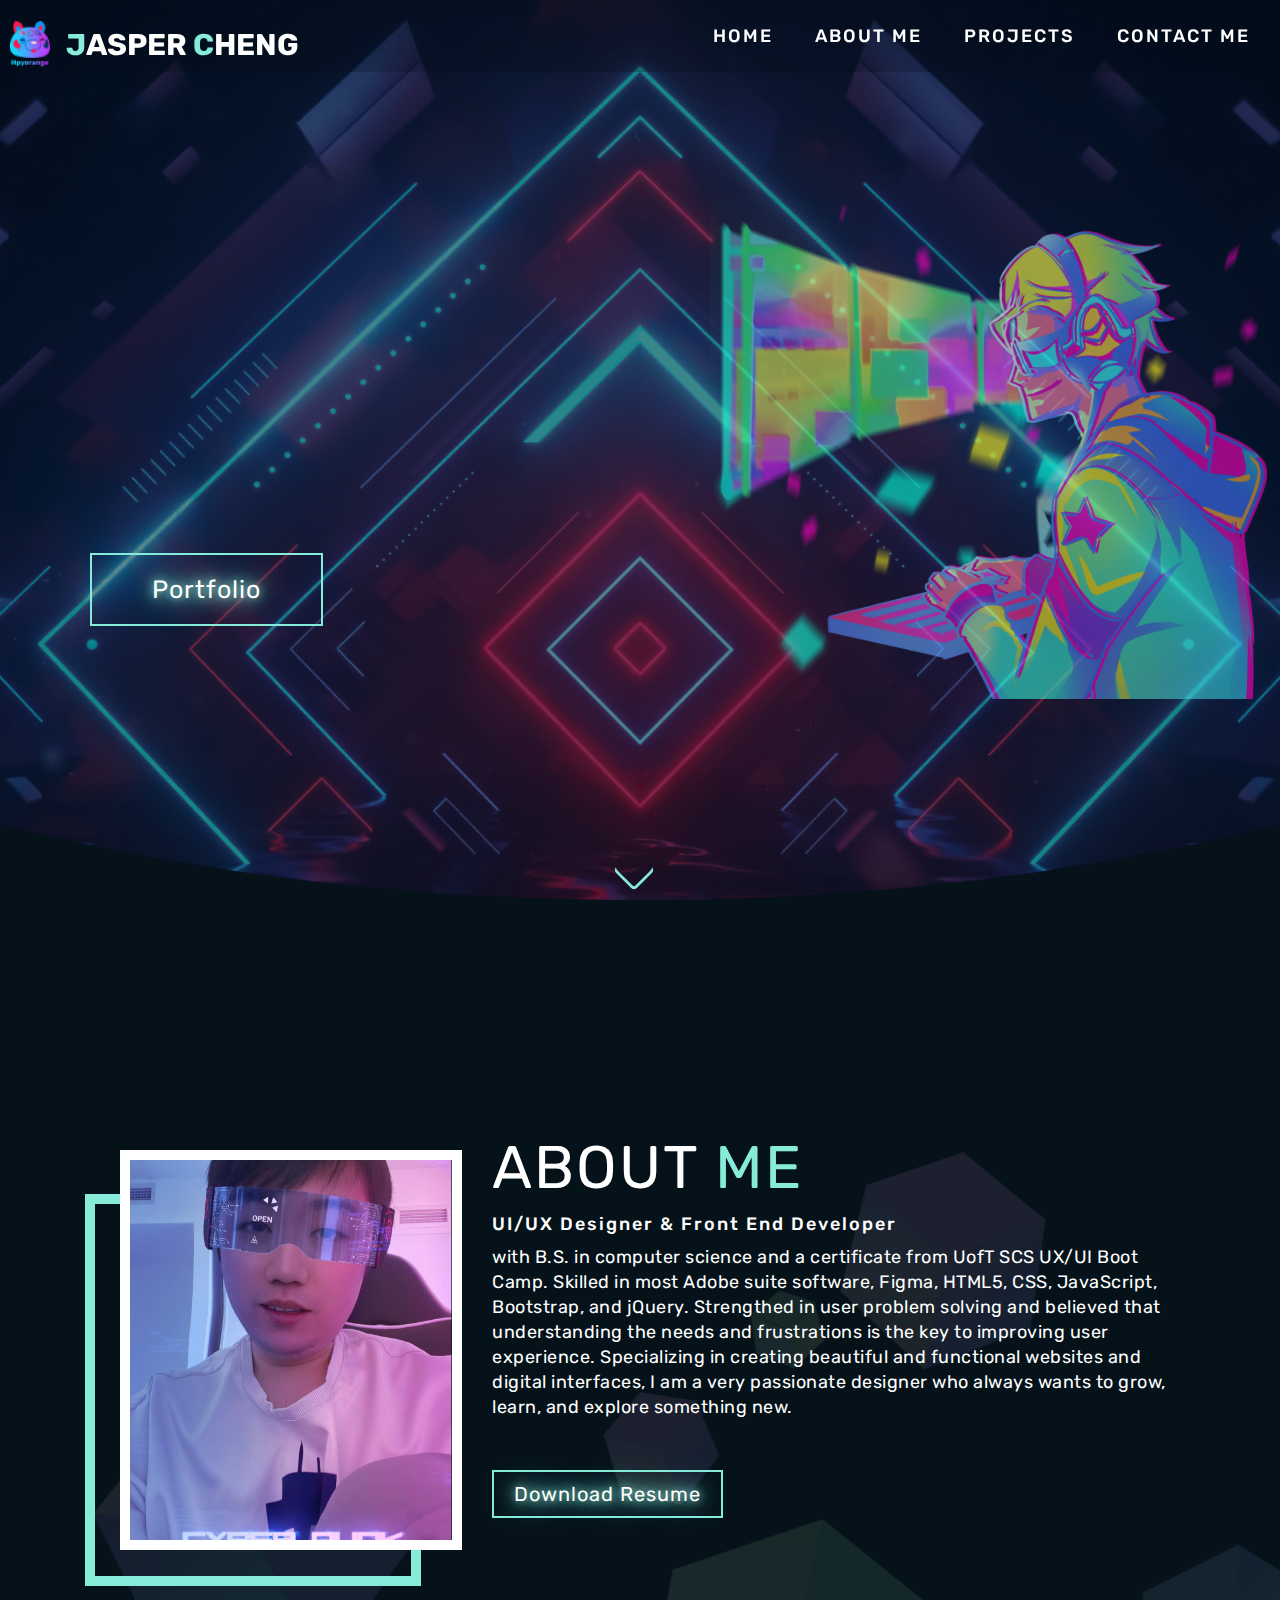
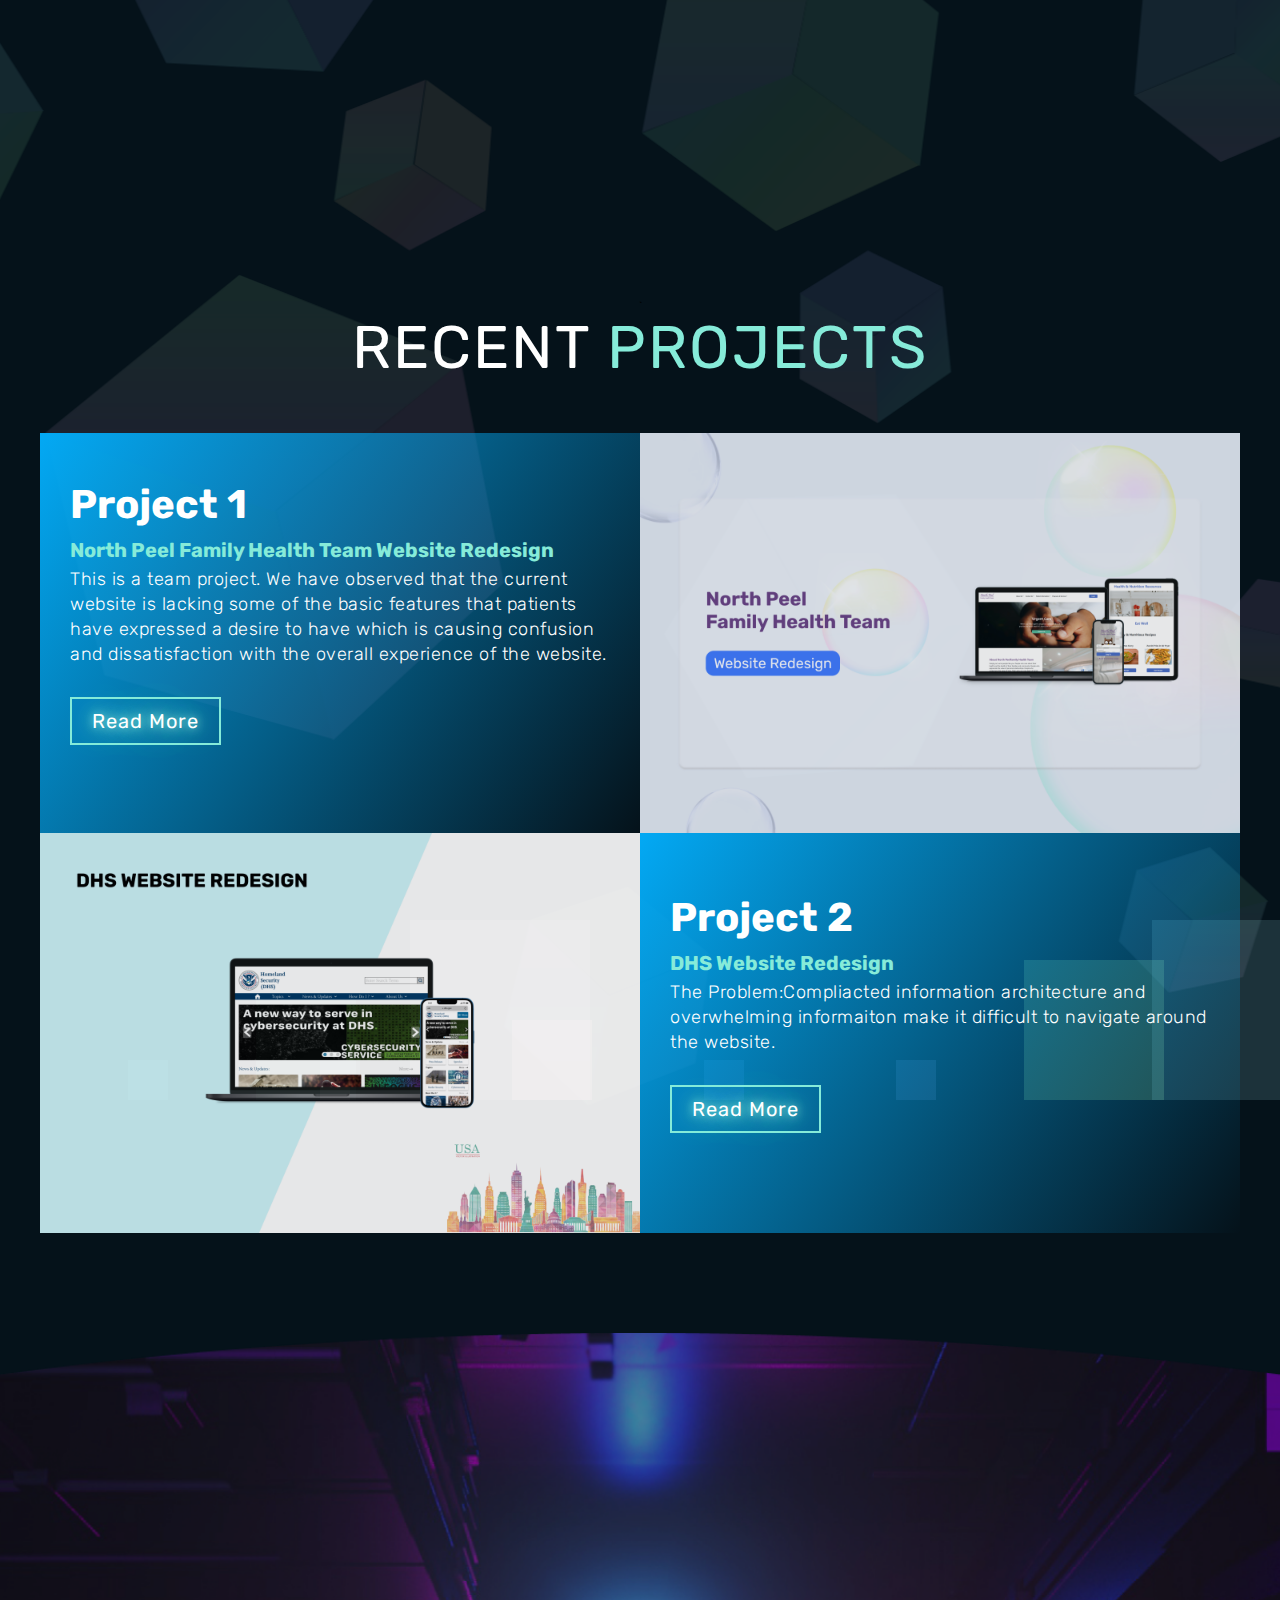
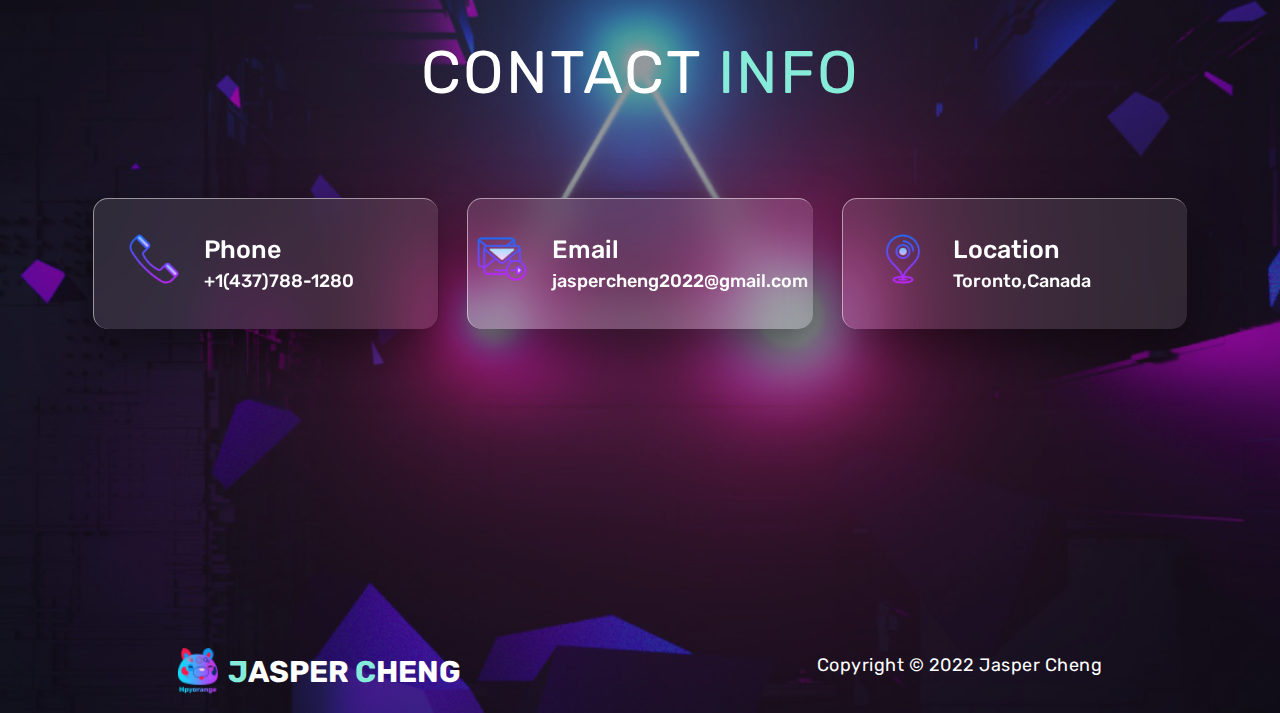
==== index.html @ 9a2ed4a2 "Update index.html" ====
<!DOCTYPE html>
<html lang="en">

<head>
  <meta charset="UTF-8">
  <meta name="viewport" content="width=device-width, initial-scale=1.0">
  <link rel="stylesheet" href="css/home.css">
  <title>Jasper's Universe</title>
</head>

<body>
  <!-- Header -->
  <section id="header">
    <div class="header container">
      <div class="nav-bar">
        <div class="brand">
          <a href="#hero">
            <h1><img src="img/home/Logo-small.png" alt="logo"&nbsp><span> J</span>asper <span>C</span>heng</h1>
          </a>
        </div>
        <div class="nav-list">
          <div class="hamburger">
            <div class="bar"></div>
          </div>
          <ul>
            <li><a href="#hero" data-after="Home">Home</a></li>
            <li><a href="#about" data-after="About">About Me</a></li>
            <li><a href="#projects" data-after="Projects">Projects</a></li>
            <li><a href="#contact" data-after="Contact">Contact Me</a></li>
          </ul>
        </div>
      </div>
    </div>
  </section>
  <!-- End Header -->


  <!-- Hero Section  -->
  <section id="hero">
    <div class="hero container">
      <div class="content">
        <div class="col-left">
          <div>
            <h1>Hi, <span></span></h1>
            <h1>My Name is <span></span></h1>
            <h1>Jasper <span></span></h1>
            <a href="#projects" type="button" class="cta lightInfin">Portfolio</a>
          </div>
        </div>

        <div class="col-right">
          <div class="hero_img">
            <img src="img/home/gamer1.png" alt="gamer_pic">
          </div>
        </div>
        
      

      </div>

      <div class="welcome">

        <h2 class="light" id="animate">
            <span>W</span>
            <span>e</span>
            <span>l</span>
            <span>c</span>
            <span>o</span>
            <span>m</span>
            <span>e</span>&nbsp;
            <span>T</span>
            <span>o</span>&nbsp;
            <span>M</span>
            <span>y</span>&nbsp;
            <span>U</span>
            <span>n</span>
            <span>i</span>
            <span>v</span>
            <span>e</span>
            <span>r</span>
            <span>s</span>
            <span>e</span>
        </h2>
        
      </div>

  

      <div class="arrow ">

      </div>

</div>
    </div>
  </section>
  <!-- End Hero Section  -->

<section id="mid">
  <!-- About Section -->
  <section id="about">
    <div class="about container">
      <div class="col-left">
        <div class="about-img">
          <img src="img/home/myPic.png" alt="img">
        </div>
      </div>

      <div class="col-right">
        <h1 class="section-title">About <span>me</span></h1>
        <h2>UI/UX Designer & Front End Developer</h2>
        <p>with B.S. in computer science and a certificate from UofT SCS UX/UI Boot Camp. Skilled in most Adobe suite software, Figma, HTML5, CSS, JavaScript, Bootstrap, and jQuery. Strengthed in user problem solving and believed that understanding the needs and frustrations is the key to improving user experience. Specializing in creating beautiful and functional websites and digital interfaces, I am a very passionate designer who always wants to grow, learn, and explore something new.</p>
        <a href="Resume.pdf" download="Resume.pdf" class="cta lightInfin">Download Resume</a>
      </div>

    </div>
  </section>
  <!-- End About Section -->

  <!-- Projects Section -->
  <section id="projects">
    <div class="projects container">`
      <div class="projects-header">
        <h1 class="section-title">Recent <span>Projects</span></h1>
      </div>
      <div class="all-projects">
        <div class="project-item">
          <div class="project-info">
            <h1>Project 1</h1>
            <h2>North Peel Family Health Team Website Redesign</h2></a>
            <p>This is a team project. We have observed that the current website is lacking some of the basic features that patients have expressed a desire to have which is causing confusion and dissatisfaction with the overall experience of the website.</p>
            <a href="Project1.html" class="cta lightInfin">Read More</a>
          </div>

          <div class="project-img">
            <a href="Project1.html">
              <img src="img/home/Npfht_Coverpage.png" alt="Npfht_Cover">
            </a>
          </div>  
        </div>
       
        <div class="project-item">
          <div class="project-info">
            <h1>Project 2</h1>
            <h2>DHS Website Redesign</h2>
            <p>The Problem:Compliacted information architecture and overwhelming informaiton make it difficult to navigate around the website.</p>
            <a href="https://docs.google.com/presentation/d/1D9D4bdyCVwRj06eZk8tzjyieI__iAlhT/edit#slide=id.p1" target="_blank" class="cta lightInfin">Read More</a>
          </div>

          
          <div class="project-img">
            <a href="https://docs.google.com/presentation/d/1D9D4bdyCVwRj06eZk8tzjyieI__iAlhT/edit#slide=id.p1" target="_blank">
              <img src="img/home/DHS_Cover.png" alt="DHS Website Redesign">
            </a>
          </div>
        
        </div>
        
      </div>
    </div>
  </section>
  <!-- End Projects Section -->

  <ul class="bg-squares">
    <li></li>
    <li></li>
    <li></li>
    <li></li>
    <li></li>
    <li></li>
    <li></li>
    <li></li>
    <li></li>
    <li></li>
  </ul>

</section>

<section id="bottom">
  <!-- Contact Section -->
  <section id="contact">
    <div class="contact container">
      <div>
        <h1 class="section-title">Contact <span>info</span></h1>
      </div>
      <div class="contact-items">
        <div class="contact-item">
          <div class="icon"><img src="img/home/PhoneIcon.png" /></div>
          <div class="contact-info">
            <h1>Phone</h1>
            <h2>+1(437)788-1280</h2>
          </div>
        </div>
        <div class="contact-item">
          <div class="icon"><img src="img/home/EmailIcon.png" /></div>
          <div class="contact-info">
            <h1>Email</h1>
            <h2>jaspercheng2022@gmail.com</h2>
          </div>
        </div>
        <div class="contact-item">
          <div class="icon"><img src="img/home/LocationIcon.png" /></div>
          <div class="contact-info">
            <h1>Location</h1>
            <h2>Toronto,Canada</h2>
          </div>
        </div>
      </div>
    </div>
  </section>
  <!-- End Contact Section -->

  <!-- Footer -->
  <section id="footer">
    <div class="footer container">
      
      <div class="brand">
        <h1><img src="img/home/Logo-small.png" alt="logo"><span>J</span>asper <span>C</span>heng</h1>
      </div>

      <p>Copyright &copy; 2022 Jasper Cheng</p>

    </div>
  </section>
</section>
  <!-- End Footer -->
<script src="js/home.js"></script>
</body>

</html>
---- css/home.css ----
@import url('https://fonts.googleapis.com/css2?family=Neonderthaw&family=Rubik:wght@300;400;500;600;700;800;900&display=swap');
* {
	padding: 0;
	margin: 0;
	box-sizing: border-box;
}

html {
	font-size: 10px;
	font-family: 'Rubik', sans-serif;
	scroll-behavior: smooth;
}

body{
    background-color: #05121A;;
}

::-webkit-scrollbar{
	height: .5rem;
	width: 1rem;
}
 
::-webkit-scrollbar-track{
	background-color: transparent;
}

::-webkit-scrollbar-thumb{
	background:linear-gradient(to top,#03a9f4,#f441a5,transparent);
	border-radius: 2rem;
}

::-webkit-scrollbar-thumb:hover{
	background:linear-gradient(to top,#C603F4,#F47E41,transparent);
}


a {
	text-decoration: none;
}

.container {
	min-height: 100vh;
	width: 100%;
	display: flex;
	align-items: center;
	justify-content: center;
}

img {
	height: 100%;
	width: 100%;
}

p {
	color: #fff;
	font-size: 1.8rem;
	margin-top: 5px;
	line-height: 2.5rem;
	font-weight: 400;
	letter-spacing: 0.05rem;
}
.section-title {
	font-size: 4rem;
	font-weight: 400;
	color: #fff;
	margin-bottom: 10px;
	text-transform: uppercase;
	letter-spacing: 0.2rem;
	text-align: center;
}
.section-title span {
	color: #86EBD9;
}

.cta {
	display: inline-block;
	padding: 10px 30px;
	color: white;
	background-color: transparent;
	border: 2px solid #86EBD9;
	font-size: 2rem;
	letter-spacing: 0.1rem;
	margin-top: 30px;
	transition: 0.3s ease;
	transition-property: background-color, color;
}

.cta:hover {
	color: black;
	background-color: #86EBD9;
}

.brand h1 img{
	position: relative;
	top: 12px;
	width: 40px;
	margin-right: 10px;
}

.brand h1 {
	font-size: 3rem;
	text-transform: uppercase;
	color: white;
}

.brand h1 span {
	color: #86EBD9;
}

/* Header section */
#header {
	position: fixed;
	z-index: 1000;
	left: 0;
	top: 0;
	width: 100vw;
	height: auto;
}

#header .header {
	min-height: 8vh;
	background-color: rgba(5, 12, 26, 0.24);
	transition: 0.3s ease background-color;
}

#header .nav-bar {
	display: flex;
	align-items: center;
	justify-content: space-between;
	width: 100%;
	height: 100%;
	max-width: 1300px;
	padding: 0 10px;
}

#header .nav-list ul {
	list-style: none;
	position: absolute;
	background-color: rgb(5, 12, 30);
	width: 100vw;
	height: 100vh;
	left: 100%;
	top: 0;
	display: flex;
	flex-direction: column;
	justify-content: center;
	align-items: center;
	z-index: 1;
	overflow-x: hidden;
	transition: 0.5s ease left;
}

#header .nav-list ul.active {
	left: 0%;
}

#header .nav-list ul a {
	font-size: 2.5rem;
	font-weight: 500;
	letter-spacing: 0.2rem;
	text-decoration: none;
	color: white;
	text-transform: uppercase;
	padding: 20px;
	display: block;
}

#header .nav-list ul a::after {
	content: attr(data-after);
	position: absolute;
	top: 50%;
	left: 50%;
	transform: translate(-50%, -50%) scale(0);
	color: rgba(240, 248, 255, 0.021);
	font-size: 13rem;
	letter-spacing: 50px;
	z-index: -1;
	transition: 0.3s ease letter-spacing;
}

#header .nav-list ul li:hover a::after {
	transform: translate(-50%, -50%) scale(1);
	letter-spacing: initial;
}

#header .nav-list ul li:hover a {
	color: #86EBD9;
}

#header .hamburger {
	height: 60px;
	width: 60px;
	display: inline-block;
	border: 3px solid white;
	border-radius: 50%;
	position: relative;
	display: flex;
	align-items: center;
	justify-content: center;
	z-index: 100;
	cursor: pointer;
	transform: scale(0.8);
}

#header .hamburger:after {
	position: absolute;
	content: '';
	height: 100%;
	width: 100%;
	border-radius: 50%;
	border: 3px solid white;
	animation: hamburger_puls 1s ease infinite;
}

#header .hamburger .bar {
	height: 2px;
	width: 30px;
	position: relative;
	background-color: white;
	z-index: -1;
}

#header .hamburger .bar::after,
#header .hamburger .bar::before {
	content: '';
	position: absolute;
	height: 100%;
	width: 100%;
	left: 0;
	background-color: white;
	transition: 0.3s ease;
	transition-property: top, bottom;
}

#header .hamburger .bar::after {
	top: 8px;
}

#header .hamburger .bar::before {
	bottom: 8px;
}

#header .hamburger.active .bar::before {
	bottom: 0;
}
#header .hamburger.active .bar::after {
	top: 0;
}
/* End Header section */

/* Hero Section */
#hero {
	background-image: url(../img/home/HeroPic.png);
	background-size: cover;
	background-repeat: no-repeat;
	background-position:center;
	position: relative;
	z-index: 1;
}

.arrow {
	position: absolute;
	top:95%;
	display: flex;
	width: 30px;
	height: 30px;
	right: 47%;
	border-left: 3px solid #86EBD9;
	border-bottom: 3px solid #86EBD9;
	border-radius: 0.5rem;
	transform: rotate(-45deg);
	animation: toggle 0.6s alternate infinite;
}

#hero .hero {
	max-width: 1200px;
	margin: 0 auto;
	padding: 0 50px;
	justify-content: flex-start;
}

#hero h1 {
	display: block;
	width: fit-content;
	font-size: 4rem;
	position: relative;
	color: transparent;
	animation: text_reveal 0.5s ease forwards;
	animation-delay: 1s;
}
#hero h1:nth-child(1) {
	animation-delay: 1s;
}
#hero h1:nth-child(2) {
	animation-delay: 2s;
}
#hero h1:nth-child(3) {
	animation: text_reveal_name 0.5s ease forwards;
	animation-delay: 3s;
}
#hero h1 span {
	position: absolute;
	top: 0;
	left: 0;
	height: 100%;
	width: 0;
	background-color: rgba(134, 235, 217, 0.7);
	animation: text_reveal_box 1s ease;
	animation-delay: 0.5s;
}
#hero h1:nth-child(1) span {
	animation-delay: 0.5s;
}
#hero h1:nth-child(2) span {
	animation-delay: 1.5s;
}
#hero h1:nth-child(3) span {
	animation-delay: 2.5s;
}

#hero h2{
	font-size: 2.4rem;
}

#hero .content{
	display: flex;
	flex-direction: column;
}

.lightInfin {
    color: #fff;
    outline: none;
    --c: #86EBD9;
    text-shadow: 0 0 10px var(--c),
        0 0 20px var(--c),
        0 0 40px var(--c),
        0 0 80px var(--c);

    animation: lighta 5s linear infinite;
}
.light {
    color: #fff;
    outline: none;
    --c: #86EBD9;
    text-shadow: 0 0 10px var(--c),
        0 0 40px var(--c),
        0 0 60px var(--c),
        0 0 100px var(--c);

    animation: lighta 5s linear 2;
}

#hero .welcome {
    position:absolute;
    top: 80%;
	right: 0%;
    display:flex;
    width: 100%;
    justify-content: center;
    align-items: center;
}

#animate{
    font-size: 48px;
    display: flex;
    color: #fff;
    text-align: center;
    outline: none;
    --c: #86EBD9;
    text-shadow: 0 0 10px var(--c),
        0 0 20px var(--c),
        0 0 40px var(--c),
        0 0 80px var(--c);
    visibility: hidden;
}

#animate span {
    animation: appear 1.8s forwards;
}


#animate span:nth-child(1) {
    animation-delay: 3.5s;
}

#animate span:nth-child(2) {
    animation-delay: 3.6s;
}

#animate span:nth-child(3) {
    animation-delay: 3.7s;
}

#animate span:nth-child(4) {
    animation-delay: 3.8s;
}

#animate span:nth-child(5) {
    animation-delay: 3.9s;
}

#animate span:nth-child(6) {
    animation-delay: 4.0s;
}

#animate span:nth-child(7) {
    animation-delay: 4.1s;
}

#animate span:nth-child(8) {
    animation-delay: 4.2s;
}

#animate span:nth-child(9) {
    animation-delay: 4.3s;
}

#animate span:nth-child(10) {
    animation-delay: 4.4s;
}

#animate span:nth-child(11) {
    animation-delay: 4.5s;
}

#animate span:nth-child(12) {
    animation-delay: 4.6s;
}

#animate span:nth-child(13) {
    animation-delay: 4.7s;
}

#animate span:nth-child(14) {
    animation-delay: 4.8s;
}

#animate span:nth-child(15) {
    animation-delay: 4.9s;
}

#animate span:nth-child(16) {
    animation-delay: 5.0s;
}

#animate span:nth-child(17) {
    animation-delay: 5.1s;
}

#animate span:nth-child(18) {
    animation-delay: 5.2s;
}

#animate span:nth-child(19) {
    animation-delay: 5.3s;
}


/* End Hero Section */

/* Mid Section */
#mid {
	background-image: url(../img/home/mid.png);
	background-size: cover;
	background-repeat: no-repeat;
	background-position:center;
	position: relative;
	z-index: 1;
}

.bg-squares{
    list-style: none;
    position: absolute;
    top: 0;
    left: 0;
    width: 100%;
    height: 200vh;
    z-index: -1;
}
.bg-squares li{
    width: 40px;
    height: 40px;
    background-color: rgba(162,172,244,0.15);
    position: absolute;
    bottom: 0px;
    animation: square 15s linear infinite;
}

.bg-squares li:nth-child(1){
    left: 10%;
}
.bg-squares li:nth-child(2){
    left: 20%;
    width: 100px;
    height: 100px;
	background-color: rgba(156,253,247,0.15);
    animation-delay: 2s;
    animation-duration: 17s;
}
.bg-squares li:nth-child(3){
    left: 25%;
    animation-delay: 4s;
}
.bg-squares li:nth-child(4){
    left: 40%;
    width: 80px;
    height: 80px;
    background-color: rgba(255,166,175,0.25);
    animation-duration: 22s;
}
.bg-squares li:nth-child(5){
    left: 70%;
}
.bg-squares li:nth-child(6){
    left: 80%;
    width: 140px;
    height: 140px;
    background-color: rgba(178,253,156,0.2);
    animation-delay: 3s;
}
.bg-squares li:nth-child(7){
    left: 32%;
    width: 180px;
    height: 180px;
	background-color: rgba(242,173,237,0.15);
    animation-delay: 7s;
}
.bg-squares li:nth-child(8){
    left: 55%;
    width: 40px;
    height: 40px;
    animation-delay: 15s;
    animation-duration: 40s;
}
.bg-squares li:nth-child(9){
    left: 25%;
    width: 30px;
    height: 30px;
    background-color: rgba(243,214,161,0.3);
    animation-delay: 2s;
    animation-duration: 40s;
}
.bg-squares li:nth-child(10){
    left: 90%;
    width: 180px;
    height: 180px;
    animation-delay: 11s;
	background-color: rgba(161,237,243,0.15);
}



/* End Mid Section */

/* About Section */


#about .about {
	flex-direction: column-reverse;
	text-align: center;
	max-width: 1200px;
	margin: 0 auto;
	padding: 100px 20px;
}

#about p { 
	text-align: start;
}

#about .col-left {
	width: 250px;
	height: 360px;
}
#about .col-right {
	width: 100%;
}
#about .col-right h2 {
	color: #fff;
	font-size: 1.8rem;
	font-weight: 500;
	letter-spacing: 0.2rem;
	margin-bottom: 10px;
}
#about .col-right p {
	margin-bottom: 20px;
}
#about .col-right .cta {
	color: #fff;
	margin-bottom: 50px;
	padding: 10px 20px;
	font-size: 2rem;
}

#about .col-right .cta:hover {
	color: black;
}

#about .col-left .about-img {
	
	height: 100%;
	width: 100%;
	position: relative;
	border: 10px solid white;
	
}

#about .col-left .about-img img{
	object-fit: cover;
}
#about .col-left .about-img::after {
	content: '';
	position: absolute;
	left: -33px;
	top: 19px;
	height: 98%;
	width: 98%;
	border: 7px solid #86EBD9;
	z-index: -1;
}
/* End About Section */


/* Projects section */
#projects .projects {
	flex-direction: column;
	max-width: 1200px;
	margin: 0 auto;
	padding: 100px 0;
}
#projects .projects-header h1 {
	margin-bottom: 50px;
}
#projects .all-projects {
	display: flex;
	align-items: center;
	justify-content: center;
	flex-direction: column;
}
#projects .project-item {
	display: flex;
	align-items: center;
	justify-content: center;
	flex-direction: column;
	width: 80%;
	margin: 20px auto;
	overflow: hidden;
}
#projects .project-info {
	padding: 30px;
	flex-basis: 50%;
	height: 100%;
	display: flex;
	align-items: flex-start;
	justify-content: center;
	flex-direction: column;
	background-image: linear-gradient(125deg, #03a9f4 0%,transparent 100%);
	color: white;
}
#projects .project-info h1 {
	font-size: 4rem;
	font-weight: 700;
}
#projects .project-info h2 {
	font-size: 2rem;
	font-weight: 700;
	margin-top: 10px;
	color:#86EBD9
}
#projects .project-info p {
	font-weight: 300;
	color: white;
}
#projects .cta{
	color: #fff;
	margin-bottom: 40px;
	padding: 10px 20px;
	font-size: 2rem;
}
#projects .project-img {
	flex-basis: 50%;
	height: 200px;
	overflow: hidden;
	position: relative;
}
#projects .project-img img {
	transition: 0.3s ease transform;
	object-fit: cover;
	opacity: 0.9;
}
#projects .project-item:hover .project-img img {
	transform: scale(1.1);
}
/* End Projects section */

/* contact Section */
#contact .contact {
	flex-direction: column;
	max-width: 1200px;
	margin: 0 auto;
	width: 90%;
}

#bottom {
	background-image: url(../img/home/B1.png);
	background-size: cover;
	background-position: top center;
	position: relative;
	z-index: 1;
}
#contact .contact-items {
	width: 100%;
}

#contact .contact-item {
	width: 80%;
	padding: 20px;
	text-align: center;
	border-radius: 15px;
	border-top: 1px solid rgba(255,255,255,0.5);
    border-left: 1px solid rgba(255,255,255,0.5);
	backdrop-filter: blur(20px);
	padding: 30px;
	margin: 30px;
	background-color: rgba(255,255,255,0.1);
	display: flex;
	justify-content: center;
	align-items: center;
	flex-direction: column;
	box-shadow: 0 20px 50px rgba(0,0,0,0.5);
	transition: 0.3s ease box-shadow;
}
#contact .contact-item:hover {
	box-shadow: 0px 0px 2px 0 #a1e9ff2c;
}
#contact .icon {
	width: 70px;
	height: 70px;
	margin: 0 auto;
	margin-bottom: 10px;
}
#contact .contact-info h1 {
	font-size: 2.5rem;
	font-weight: 500;
	margin-bottom: 5px;
	color:white
}
#contact .contact-info h2 {
	font-size: 1.8rem;
	line-height: 2.5rem;
	font-weight: 500;
	color:white
}



/*End contact Section */

/* Footer */

#footer .footer {
	min-height: 80px;
	flex-direction: column;
	justify-content:center;
	padding-bottom: 20px;
}
#footer h2 {
	color: white;
	font-weight: 500;	
	font-size: 1.8rem;
	letter-spacing: 0.1rem;
	margin-top: 10px;
	margin-bottom: 10px;
}

#footer p {
	color: white;
	font-size: 1.8rem;
}
/* End Footer */

/* Keyframes */
@keyframes hamburger_puls {
	0% {
		opacity: 1;
		transform: scale(1);
	}
	100% {
		opacity: 0;
		transform: scale(1.4);
	}
}
@keyframes text_reveal_box {
	50% {
		width: 100%;
		left: 0;
	}
	100% {
		width: 0;
		left: 100%;
	}
}
@keyframes text_reveal {
	100% {
		color: white;
	}
}
@keyframes text_reveal_name {
	100% {
		color: #86EBD9;
	}
}

@keyframes lighta {
    to {
        filter: hue-rotate(360deg);
    }
}

@keyframes appear {
    0% {
        opacity: 0;
        visibility: hidden;
        filter: blur(20px);
        transform: scale(2);
    }

    100% {
        visibility: visible;
		opacity: 1;
    }
}

@keyframes toggle {
		to {
		  transform: translateY(-30px) rotate(-45deg);
		}
}

@keyframes square {
    0%{
        transform: translateY(0);
    }
    100%{
        transform: translateY(-120vh) rotate(600deg);
    }
}
/* End Keyframes */

/* Media Query For Tablet */
@media only screen and (min-width: 768px) {
	.cta {
		font-size: 2.5rem;
		padding: 20px 60px;
	}
	h1.section-title {
		font-size: 6rem;
	}

	/* Hero */
	#hero h1 {
		font-size: 7rem;
	}

	#hero h2{
		font-size: 5rem;
	}

	#hero .arrow{
		right: 48.5%;
	}
	/* End Hero */


	/* Project */
	#projects .project-item {
		flex-direction: row;
	}
	#projects .project-item:nth-child(even) {
		flex-direction: row-reverse;
	}
	#projects .project-item {
		height: 400px;
		margin: 0;
		width: 100%;
		border-radius: 0;
	}

	#projects .all-projects .project-info {
		height: 100%;
	}
	#projects .all-projects .project-img {
		height: 100%;
	}

	/* #projects .project-img img{
		object-fit: cover;
	} */
	/* End Project */

	/* About */
	#about .about {
		flex-direction: row;
	}
	#about .col-left {
		width: 600px;
		height: 400px;
		padding-left: 60px;
	}
	#about .about .col-left .about-img::after {
		left: -45px;
		top: 34px;
		height: 98%;
		width: 98%;
		border: 10px solid #86EBD9;
	}
	#about .col-right {
		text-align: left;
		padding: 30px;
	}
	#about .col-right h1 {
		text-align: left;
	}
	/* End About */

	/* contact  */
	#contact .contact {
		flex-direction: column;
		padding: 100px 0;
		align-items: center;
		justify-content: center;
		min-width: 20vh;
	}

	#contact .section-title{
		padding-bottom: 80px;
	}

	#contact .contact-items {
		width: 100%;
		display: flex;
		flex-direction: row;
		justify-content: space-evenly;
		margin: 0;
	}
	#contact .contact-item {
		width: 30%;
		margin: 0;
		flex-direction: row;
	}
	#contact .contact-item .icon {
		height: 60px;
		min-width: 60px;
	}
	#contact .contact-item .icon img {
		object-fit: fill;
	}
	#contact .contact-item .contact-info {
		width: 100%;
		word-wrap: break-word;
		text-align: justify;
		padding-left: 20px;
	}
	

	/* Start footer */
	#footer .footer {
		min-height: 80px;
		flex-direction: row;
		justify-content: space-around;
		padding-bottom: 20px;
	}
	/* End footer */
}
/* End Media Query For Tablet */

/* Media Query For Desktop */
@media only screen and (min-width: 1200px) {
	/* header */
	#header .hamburger {
		display: none;
	}
	#header .nav-list ul {
		position: initial;
		display: block;
		height: auto;
		width: fit-content;
		background-color: transparent;
	}
	#header .nav-list ul li {
		display: inline-block;
	}
	#header .nav-list ul li a {
		font-size: 1.8rem;
	}
	#header .nav-list ul a:after {
		display: none;
	}

	/* End header */

	/* hero */
	#hero .arrow{
		right: 49.3%;
	}

	#hero .content{
		flex-direction: row;
		align-items: center;
		justify-content: space-between;
	}

	#hero .col-left{
		width: 40%;
	}

	#hero .hero_img{
		position: relative;
		left: 35%;
		width: 90%;
		
	}
	/* End hero */
}
/* End  Media Query For Desktop */
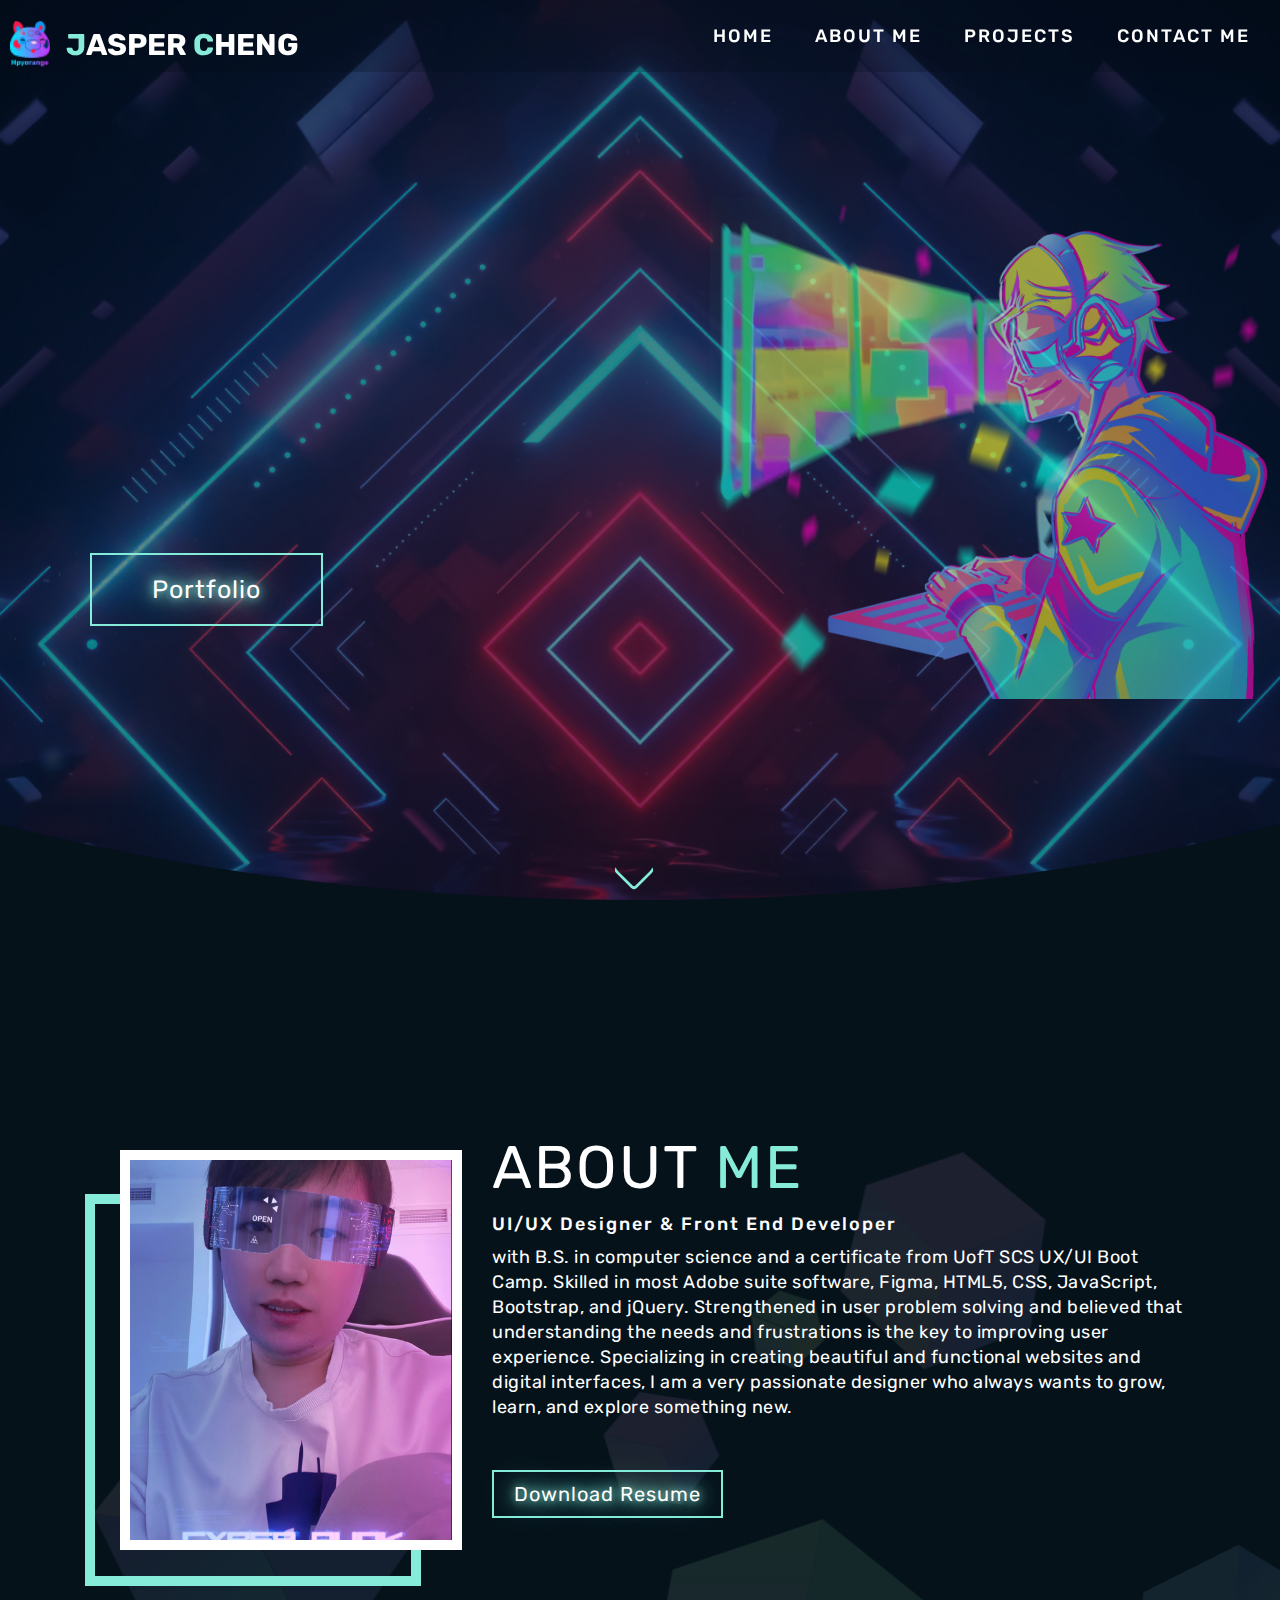
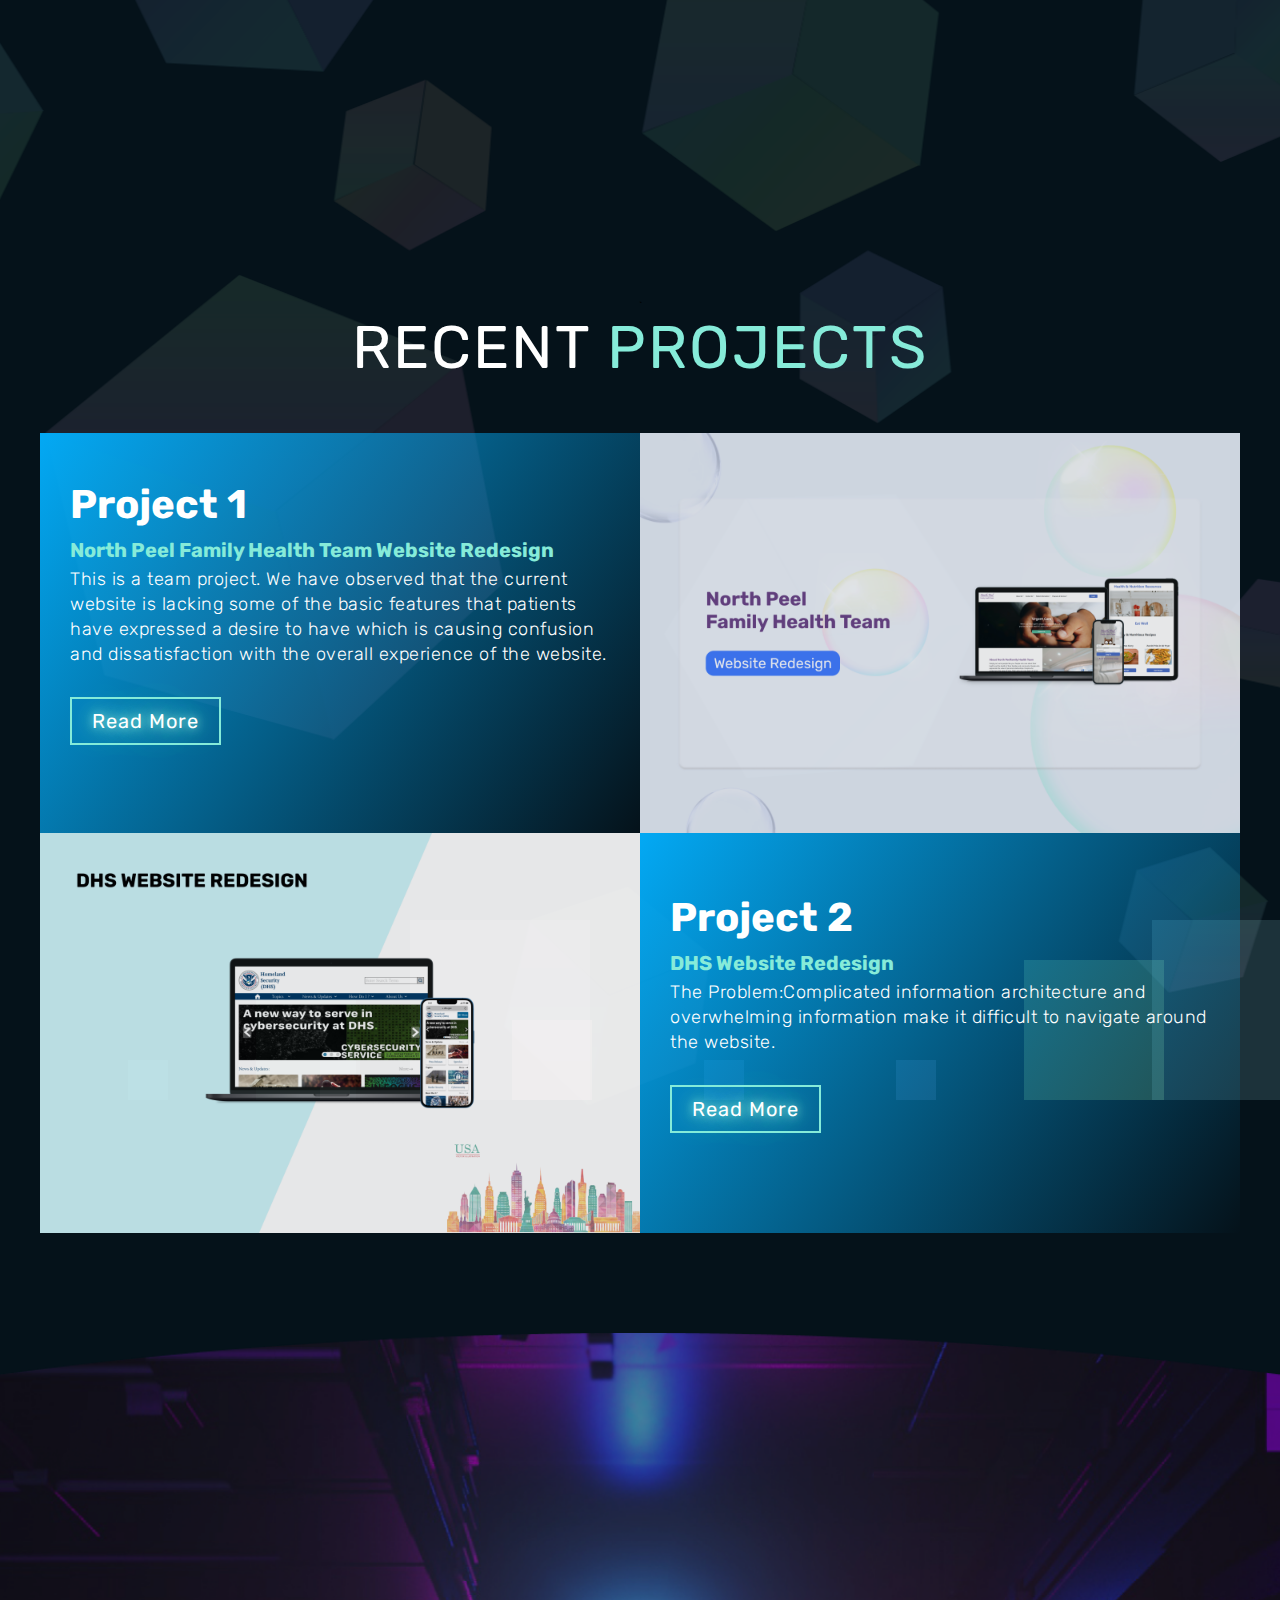
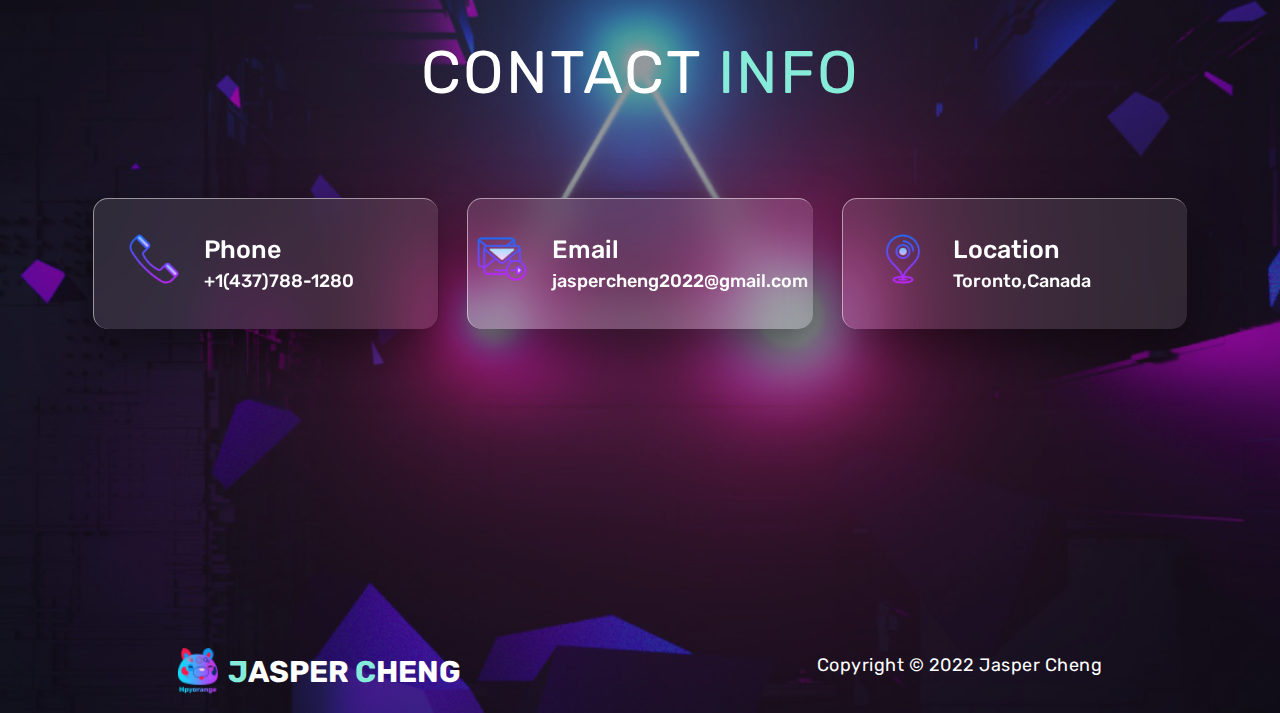
==== commit 57ee6b21: "Update index.html" ====
--- a/index.html
+++ b/index.html
@@ -15,7 +15,7 @@
       <div class="nav-bar">
         <div class="brand">
           <a href="#hero">
-            <h1><img src="img/home/Logo-small.png" alt="logo"&nbsp><span> J</span>asper <span>C</span>heng</h1>
+            <h1><img src="img/home/Logo-small.png" alt="logo" &nbsp><span> J</span>asper <span>C</span>heng</h1>
           </a>
         </div>
         <div class="nav-list">
@@ -53,177 +53,186 @@
             <img src="img/home/gamer1.png" alt="gamer_pic">
           </div>
         </div>
-        
-      
+
+
 
       </div>
 
       <div class="welcome">
 
         <h2 class="light" id="animate">
-            <span>W</span>
-            <span>e</span>
-            <span>l</span>
-            <span>c</span>
-            <span>o</span>
-            <span>m</span>
-            <span>e</span>&nbsp;
-            <span>T</span>
-            <span>o</span>&nbsp;
-            <span>M</span>
-            <span>y</span>&nbsp;
-            <span>U</span>
-            <span>n</span>
-            <span>i</span>
-            <span>v</span>
-            <span>e</span>
-            <span>r</span>
-            <span>s</span>
-            <span>e</span>
+          <span>W</span>
+          <span>e</span>
+          <span>l</span>
+          <span>c</span>
+          <span>o</span>
+          <span>m</span>
+          <span>e</span>&nbsp;
+          <span>T</span>
+          <span>o</span>&nbsp;
+          <span>M</span>
+          <span>y</span>&nbsp;
+          <span>U</span>
+          <span>n</span>
+          <span>i</span>
+          <span>v</span>
+          <span>e</span>
+          <span>r</span>
+          <span>s</span>
+          <span>e</span>
         </h2>
-        
-      </div>
-
-  
+
+      </div>
+
+
 
       <div class="arrow ">
 
       </div>
 
-</div>
     </div>
+    </div>
   </section>
   <!-- End Hero Section  -->
 
-<section id="mid">
-  <!-- About Section -->
-  <section id="about">
-    <div class="about container">
-      <div class="col-left">
-        <div class="about-img">
-          <img src="img/home/myPic.png" alt="img">
-        </div>
-      </div>
-
-      <div class="col-right">
-        <h1 class="section-title">About <span>me</span></h1>
-        <h2>UI/UX Designer & Front End Developer</h2>
-        <p>with B.S. in computer science and a certificate from UofT SCS UX/UI Boot Camp. Skilled in most Adobe suite software, Figma, HTML5, CSS, JavaScript, Bootstrap, and jQuery. Strengthed in user problem solving and believed that understanding the needs and frustrations is the key to improving user experience. Specializing in creating beautiful and functional websites and digital interfaces, I am a very passionate designer who always wants to grow, learn, and explore something new.</p>
-        <a href="Resume.pdf" download="Resume.pdf" class="cta lightInfin">Download Resume</a>
-      </div>
-
-    </div>
-  </section>
-  <!-- End About Section -->
-
-  <!-- Projects Section -->
-  <section id="projects">
-    <div class="projects container">`
-      <div class="projects-header">
-        <h1 class="section-title">Recent <span>Projects</span></h1>
-      </div>
-      <div class="all-projects">
-        <div class="project-item">
-          <div class="project-info">
-            <h1>Project 1</h1>
-            <h2>North Peel Family Health Team Website Redesign</h2></a>
-            <p>This is a team project. We have observed that the current website is lacking some of the basic features that patients have expressed a desire to have which is causing confusion and dissatisfaction with the overall experience of the website.</p>
-            <a href="Project1.html" class="cta lightInfin">Read More</a>
-          </div>
-
-          <div class="project-img">
-            <a href="Project1.html">
-              <img src="img/home/Npfht_Coverpage.png" alt="Npfht_Cover">
-            </a>
-          </div>  
-        </div>
-       
-        <div class="project-item">
-          <div class="project-info">
-            <h1>Project 2</h1>
-            <h2>DHS Website Redesign</h2>
-            <p>The Problem:Compliacted information architecture and overwhelming informaiton make it difficult to navigate around the website.</p>
-            <a href="https://docs.google.com/presentation/d/1D9D4bdyCVwRj06eZk8tzjyieI__iAlhT/edit#slide=id.p1" target="_blank" class="cta lightInfin">Read More</a>
-          </div>
-
-          
-          <div class="project-img">
-            <a href="https://docs.google.com/presentation/d/1D9D4bdyCVwRj06eZk8tzjyieI__iAlhT/edit#slide=id.p1" target="_blank">
-              <img src="img/home/DHS_Cover.png" alt="DHS Website Redesign">
-            </a>
-          </div>
-        
-        </div>
-        
-      </div>
-    </div>
-  </section>
-  <!-- End Projects Section -->
-
-  <ul class="bg-squares">
-    <li></li>
-    <li></li>
-    <li></li>
-    <li></li>
-    <li></li>
-    <li></li>
-    <li></li>
-    <li></li>
-    <li></li>
-    <li></li>
-  </ul>
-
-</section>
-
-<section id="bottom">
-  <!-- Contact Section -->
-  <section id="contact">
-    <div class="contact container">
-      <div>
-        <h1 class="section-title">Contact <span>info</span></h1>
-      </div>
-      <div class="contact-items">
-        <div class="contact-item">
-          <div class="icon"><img src="img/home/PhoneIcon.png" /></div>
-          <div class="contact-info">
-            <h1>Phone</h1>
-            <h2>+1(437)788-1280</h2>
-          </div>
-        </div>
-        <div class="contact-item">
-          <div class="icon"><img src="img/home/EmailIcon.png" /></div>
-          <div class="contact-info">
-            <h1>Email</h1>
-            <h2>jaspercheng2022@gmail.com</h2>
-          </div>
-        </div>
-        <div class="contact-item">
-          <div class="icon"><img src="img/home/LocationIcon.png" /></div>
-          <div class="contact-info">
-            <h1>Location</h1>
-            <h2>Toronto,Canada</h2>
-          </div>
-        </div>
-      </div>
-    </div>
-  </section>
-  <!-- End Contact Section -->
-
-  <!-- Footer -->
-  <section id="footer">
-    <div class="footer container">
-      
-      <div class="brand">
-        <h1><img src="img/home/Logo-small.png" alt="logo"><span>J</span>asper <span>C</span>heng</h1>
-      </div>
-
-      <p>Copyright &copy; 2022 Jasper Cheng</p>
-
-    </div>
-  </section>
-</section>
+  <section id="mid">
+    <!-- About Section -->
+    <section id="about">
+      <div class="about container">
+        <div class="col-left">
+          <div class="about-img">
+            <img src="img/home/myPic.png" alt="img">
+          </div>
+        </div>
+
+        <div class="col-right">
+          <h1 class="section-title">About <span>me</span></h1>
+          <h2>UI/UX Designer & Front End Developer</h2>
+          <p>with B.S. in computer science and a certificate from UofT SCS UX/UI Boot Camp. Skilled in most Adobe suite
+            software, Figma, HTML5, CSS, JavaScript, Bootstrap, and jQuery. Strengthened in user problem solving and
+            believed that understanding the needs and frustrations is the key to improving user experience. Specializing
+            in creating beautiful and functional websites and digital interfaces, I am a very passionate designer who
+            always wants to grow, learn, and explore something new.</p>
+          <a href="Resume.pdf" download="Resume.pdf" class="cta lightInfin">Download Resume</a>
+        </div>
+
+      </div>
+    </section>
+    <!-- End About Section -->
+
+    <!-- Projects Section -->
+    <section id="projects">
+      <div class="projects container">`
+        <div class="projects-header">
+          <h1 class="section-title">Recent <span>Projects</span></h1>
+        </div>
+        <div class="all-projects">
+          <div class="project-item">
+            <div class="project-info">
+              <h1>Project 1</h1>
+              <h2>North Peel Family Health Team Website Redesign</h2></a>
+              <p>This is a team project. We have observed that the current website is lacking some of the basic features
+                that patients have expressed a desire to have which is causing confusion and dissatisfaction with the
+                overall experience of the website.</p>
+              <a href="Project1.html" class="cta lightInfin">Read More</a>
+            </div>
+
+            <div class="project-img">
+              <a href="Project1.html">
+                <img src="img/home/Npfht_Coverpage.png" alt="Npfht_Cover">
+              </a>
+            </div>
+          </div>
+
+          <div class="project-item">
+            <div class="project-info">
+              <h1>Project 2</h1>
+              <h2>DHS Website Redesign</h2>
+              <p>The Problem:Complicated information architecture and overwhelming information make it difficult to
+                navigate around the website.</p>
+              <a href="https://docs.google.com/presentation/d/1D9D4bdyCVwRj06eZk8tzjyieI__iAlhT/edit#slide=id.p1"
+                target="_blank" class="cta lightInfin">Read More</a>
+            </div>
+
+
+            <div class="project-img">
+              <a href="https://docs.google.com/presentation/d/1D9D4bdyCVwRj06eZk8tzjyieI__iAlhT/edit#slide=id.p1"
+                target="_blank">
+                <img src="img/home/DHS_Cover.png" alt="DHS Website Redesign">
+              </a>
+            </div>
+
+          </div>
+
+        </div>
+      </div>
+    </section>
+    <!-- End Projects Section -->
+
+    <ul class="bg-squares">
+      <li></li>
+      <li></li>
+      <li></li>
+      <li></li>
+      <li></li>
+      <li></li>
+      <li></li>
+      <li></li>
+      <li></li>
+      <li></li>
+    </ul>
+
+  </section>
+
+  <section id="bottom">
+    <!-- Contact Section -->
+    <section id="contact">
+      <div class="contact container">
+        <div>
+          <h1 class="section-title">Contact <span>info</span></h1>
+        </div>
+        <div class="contact-items">
+          <div class="contact-item">
+            <div class="icon"><img src="img/home/PhoneIcon.png" /></div>
+            <div class="contact-info">
+              <h1>Phone</h1>
+              <h2>+1(437)788-1280</h2>
+            </div>
+          </div>
+          <div class="contact-item">
+            <div class="icon"><img src="img/home/EmailIcon.png" /></div>
+            <div class="contact-info">
+              <h1>Email</h1>
+              <h2>jaspercheng2022@gmail.com</h2>
+            </div>
+          </div>
+          <div class="contact-item">
+            <div class="icon"><img src="img/home/LocationIcon.png" /></div>
+            <div class="contact-info">
+              <h1>Location</h1>
+              <h2>Toronto,Canada</h2>
+            </div>
+          </div>
+        </div>
+      </div>
+    </section>
+    <!-- End Contact Section -->
+
+    <!-- Footer -->
+    <section id="footer">
+      <div class="footer container">
+
+        <div class="brand">
+          <h1><img src="img/home/Logo-small.png" alt="logo"><span>J</span>asper <span>C</span>heng</h1>
+        </div>
+
+        <p>Copyright &copy; 2022 Jasper Cheng</p>
+
+      </div>
+    </section>
+  </section>
   <!-- End Footer -->
-<script src="js/home.js"></script>
+  <script src="js/home.js"></script>
 </body>
 
 </html>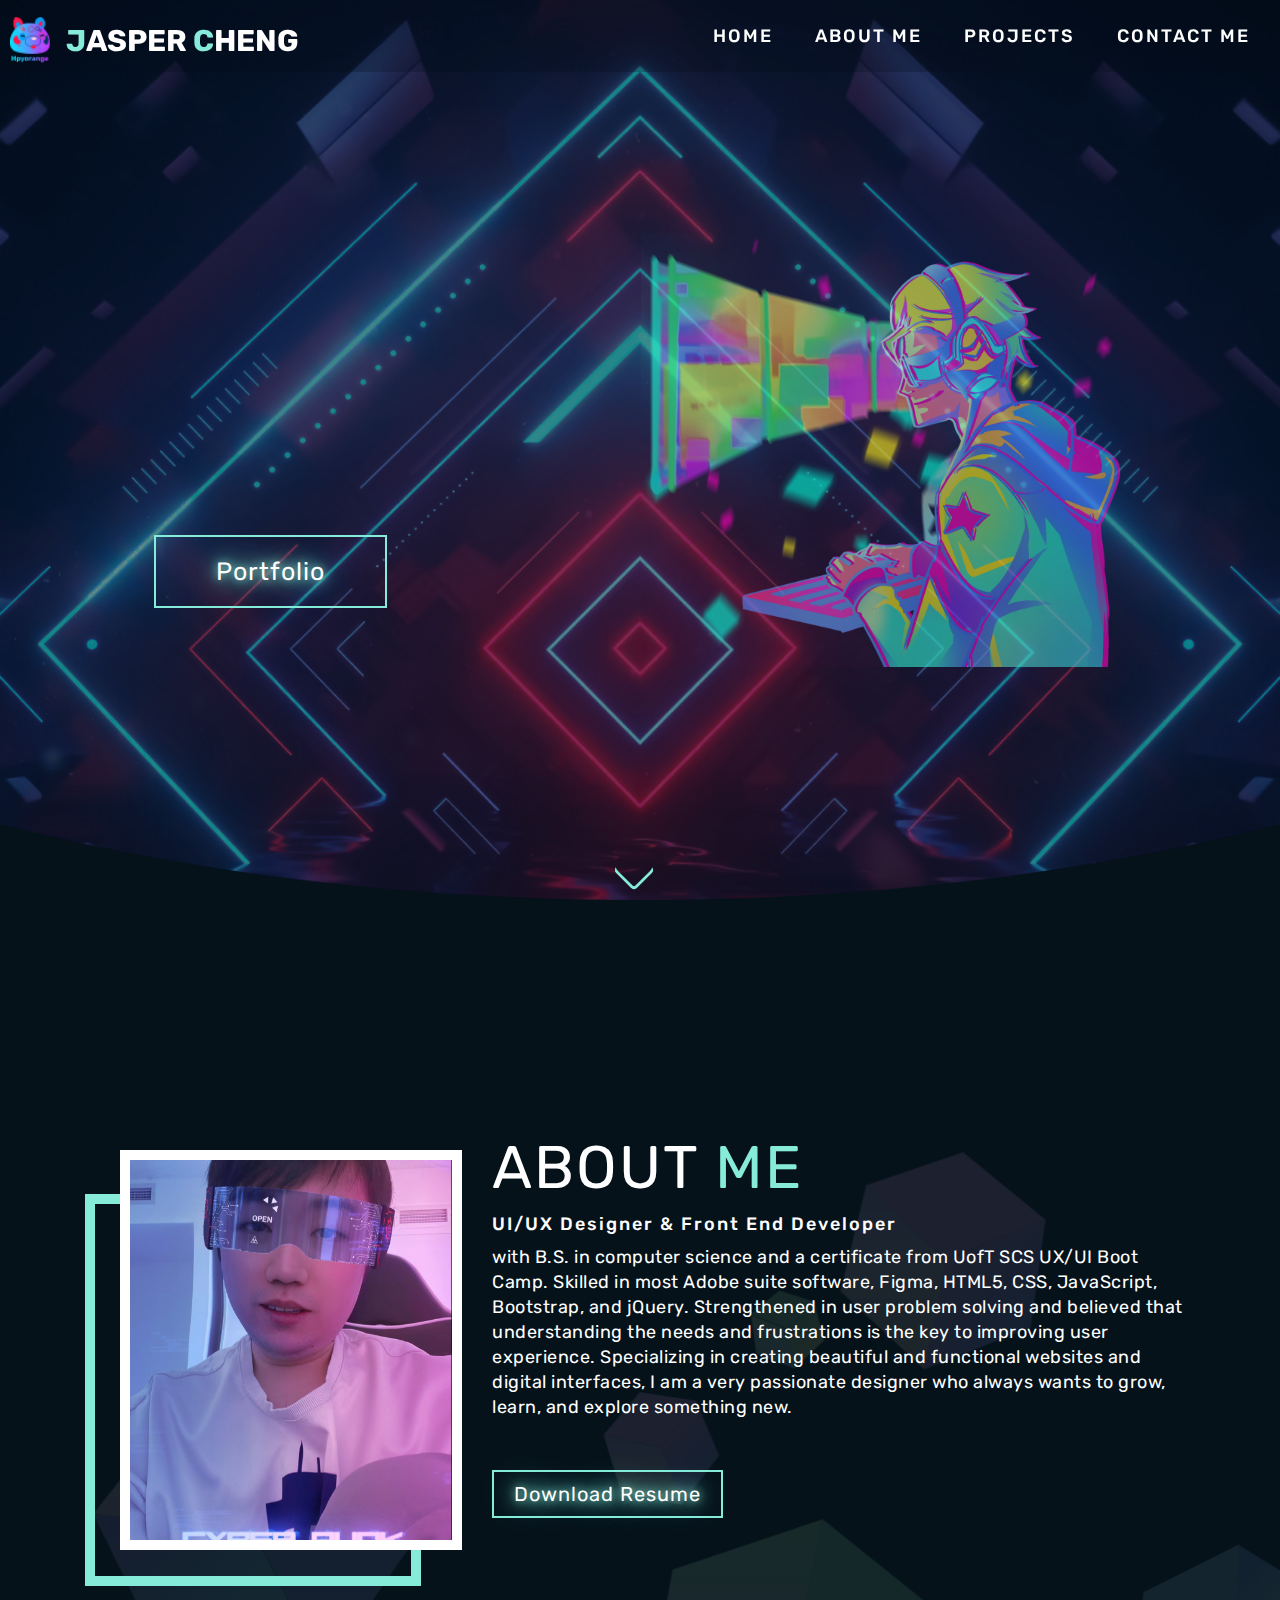
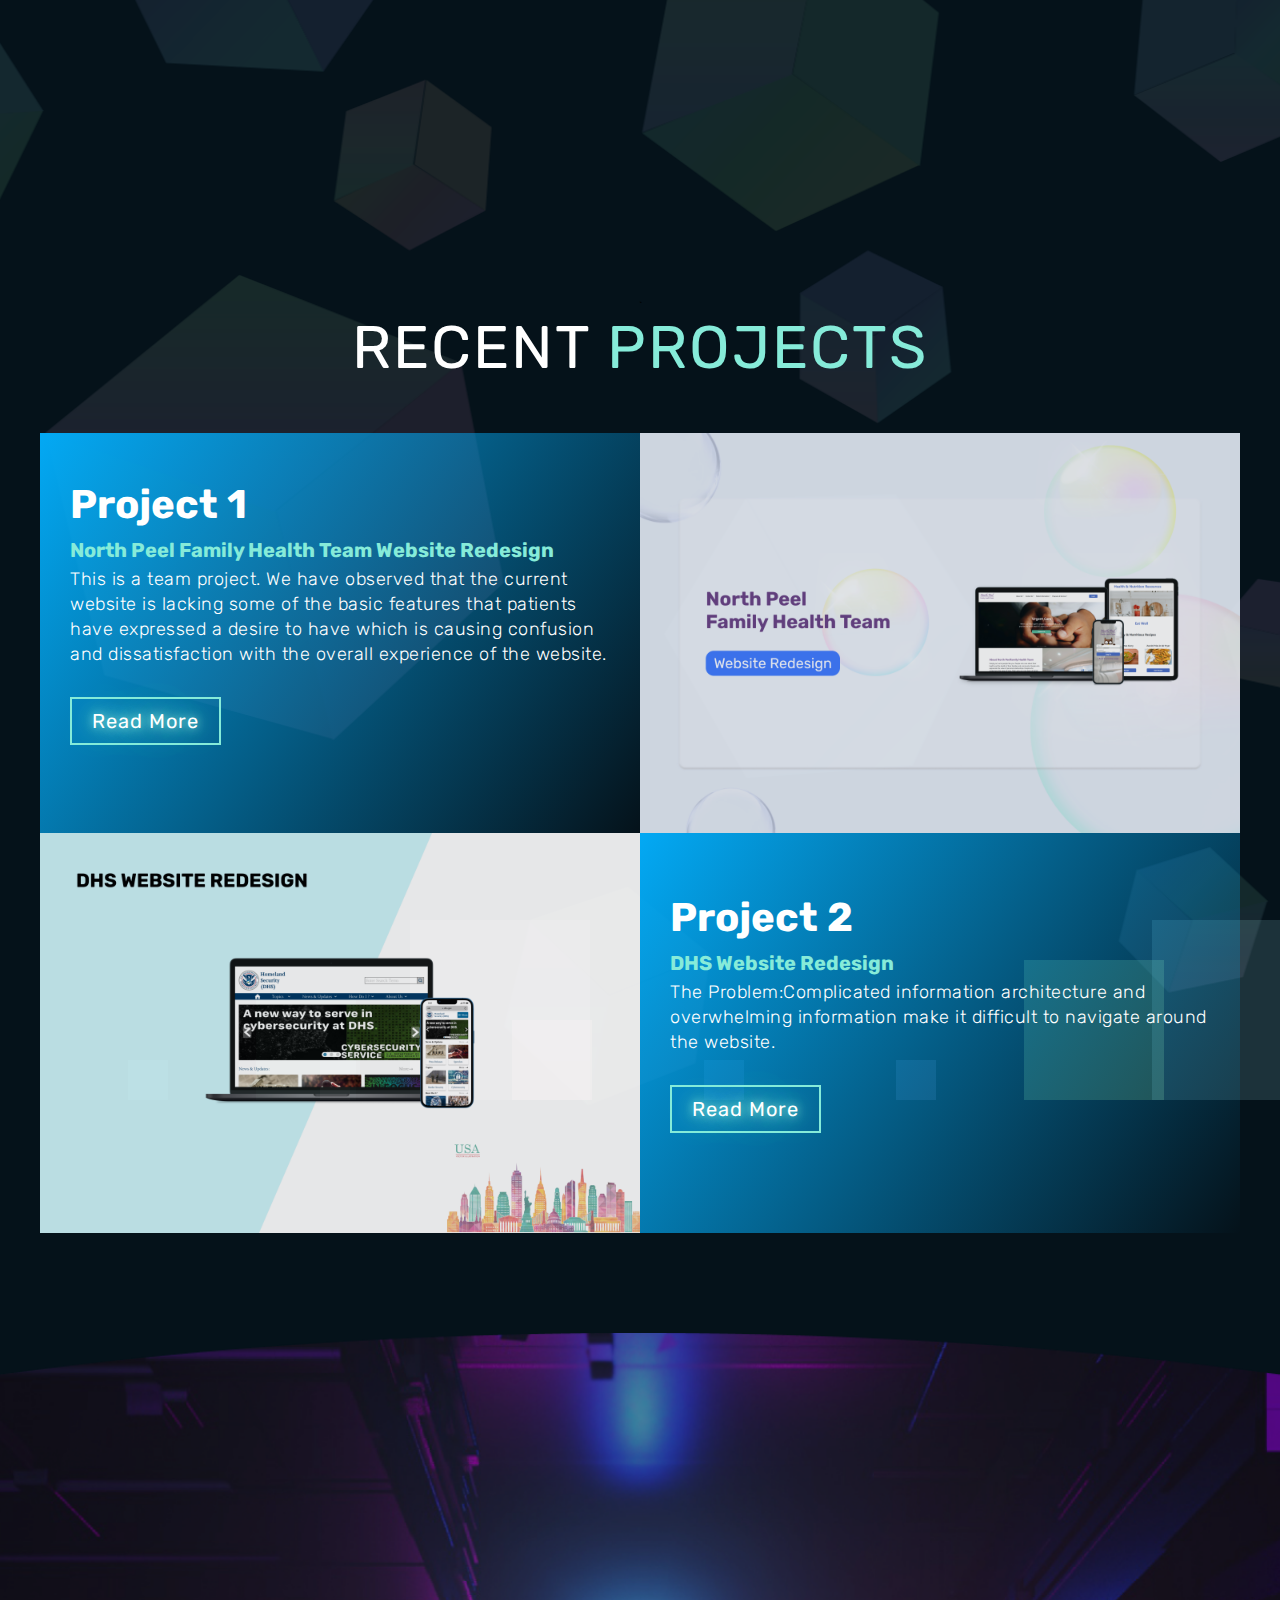
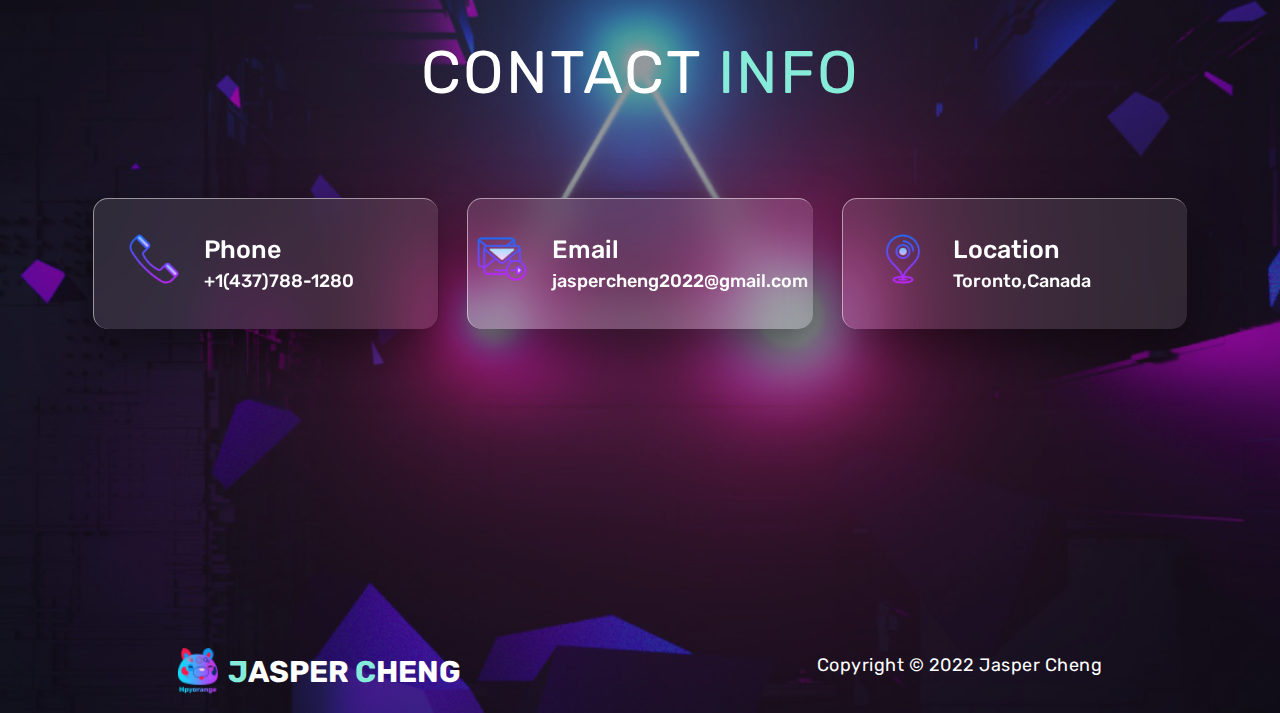
==== commit 79e809af: "hero section position update mobile version" ====
--- a/index.html
+++ b/index.html
@@ -37,7 +37,7 @@
 
   <!-- Hero Section  -->
   <section id="hero">
-    <div class="hero container">
+    <div class="container">
       <div class="content">
         <div class="col-left">
           <div>
--- a/css/home.css
+++ b/css/home.css
@@ -125,7 +125,6 @@
 
 #header .nav-bar {
 	display: flex;
-	align-items: center;
 	justify-content: space-between;
 	width: 100%;
 	height: 100%;
@@ -139,7 +138,7 @@
 	background-color: rgb(5, 12, 30);
 	width: 100vw;
 	height: 100vh;
-	left: 100%;
+	left: 200%;
 	top: 0;
 	display: flex;
 	flex-direction: column;
@@ -261,7 +260,6 @@
 .arrow {
 	position: absolute;
 	top:95%;
-	display: flex;
 	width: 30px;
 	height: 30px;
 	right: 47%;
@@ -270,13 +268,6 @@
 	border-radius: 0.5rem;
 	transform: rotate(-45deg);
 	animation: toggle 0.6s alternate infinite;
-}
-
-#hero .hero {
-	max-width: 1200px;
-	margin: 0 auto;
-	padding: 0 50px;
-	justify-content: flex-start;
 }
 
 #hero h1 {
@@ -327,6 +318,21 @@
 	flex-direction: column;
 }
 
+#hero .col-left{
+	display: flex;
+	justify-content: center;
+}
+
+#hero .col-right{
+	display: flex;
+	justify-content: center;
+	margin-top: 5%;
+}
+
+#hero .hero_img{
+	width: 80%;
+}
+
 .lightInfin {
     color: #fff;
     outline: none;
@@ -351,13 +357,12 @@
 }
 
 #hero .welcome {
+	width: 100%;
     position:absolute;
     top: 80%;
 	right: 0%;
     display:flex;
-    width: 100%;
     justify-content: center;
-    align-items: center;
 }
 
 #animate{
@@ -853,21 +858,43 @@
 		padding: 20px 60px;
 	}
 	h1.section-title {
-		font-size: 6rem;
+		font-size: 4.2rem;
 	}
 
 	/* Hero */
+
 	#hero h1 {
-		font-size: 7rem;
+		font-size: 4.2rem;
 	}
 
 	#hero h2{
-		font-size: 5rem;
+		font-size: 3.6rem;
+	}
+
+	#hero .content{
+		flex-direction: row;
+		align-items: center;
 	}
 
 	#hero .arrow{
 		right: 48.5%;
 	}
+
+	#hero .col-left{
+		justify-content: flex-start;
+	}
+
+	#hero .col-right{
+		display: flex;
+		justify-content: flex-end;
+		margin: 0;
+	}
+
+	#hero .hero_img{
+		width: 50%;
+	}
+
+
 	/* End Hero */
 
 
@@ -892,9 +919,6 @@
 		height: 100%;
 	}
 
-	/* #projects .project-img img{
-		object-fit: cover;
-	} */
 	/* End Project */
 
 	/* About */
@@ -999,26 +1023,33 @@
 	/* End header */
 
 	/* hero */
+
+	h1.section-title {
+		font-size: 6rem;
+	}
+
+	/* Hero */
+
+	#hero h1 {
+		font-size: 6rem;
+	}
+
+	#hero h2{
+		font-size: 4.8rem;
+	}
+
 	#hero .arrow{
 		right: 49.3%;
 	}
 
-	#hero .content{
-		flex-direction: row;
-		align-items: center;
-		justify-content: space-between;
-	}
-
 	#hero .col-left{
 		width: 40%;
 	}
 
 	#hero .hero_img{
-		position: relative;
-		left: 35%;
-		width: 90%;
-		
-	}
+		width: 80%;
+	}
+
 	/* End hero */
 }
 /* End  Media Query For Desktop */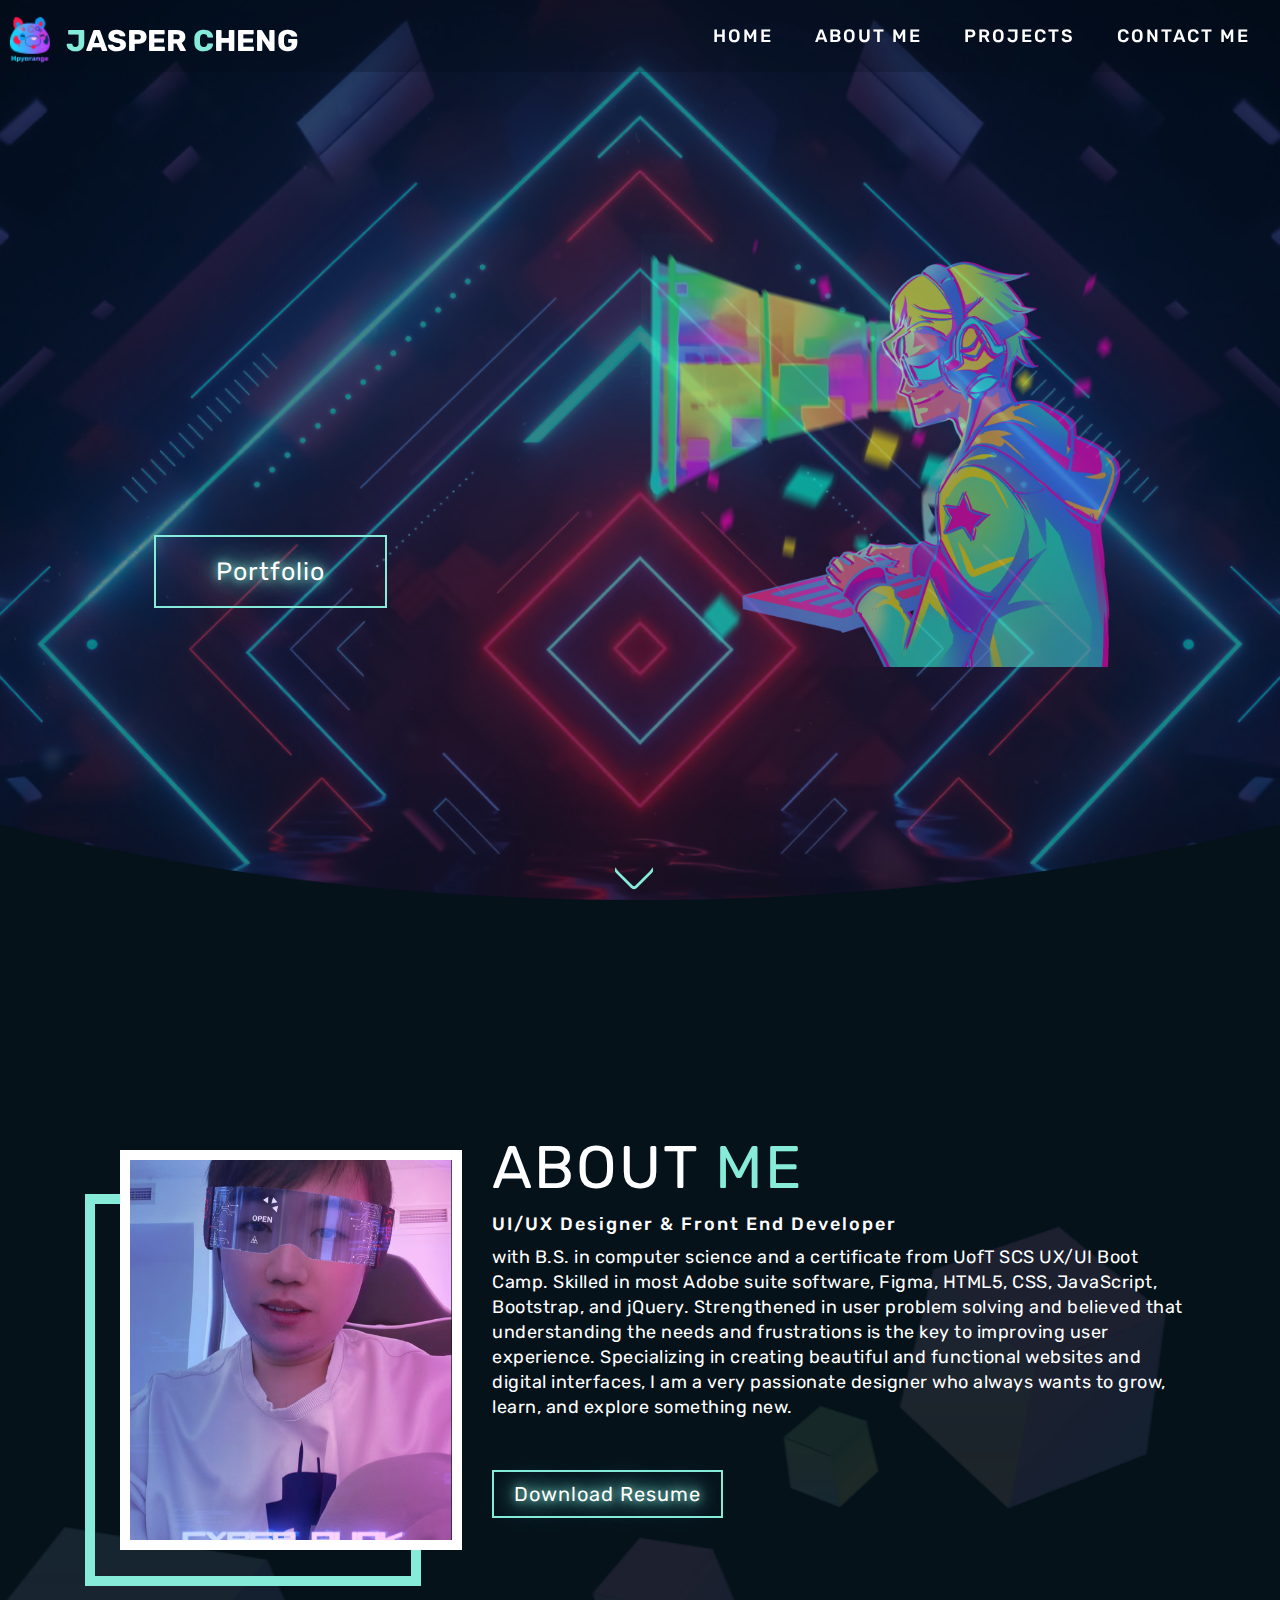
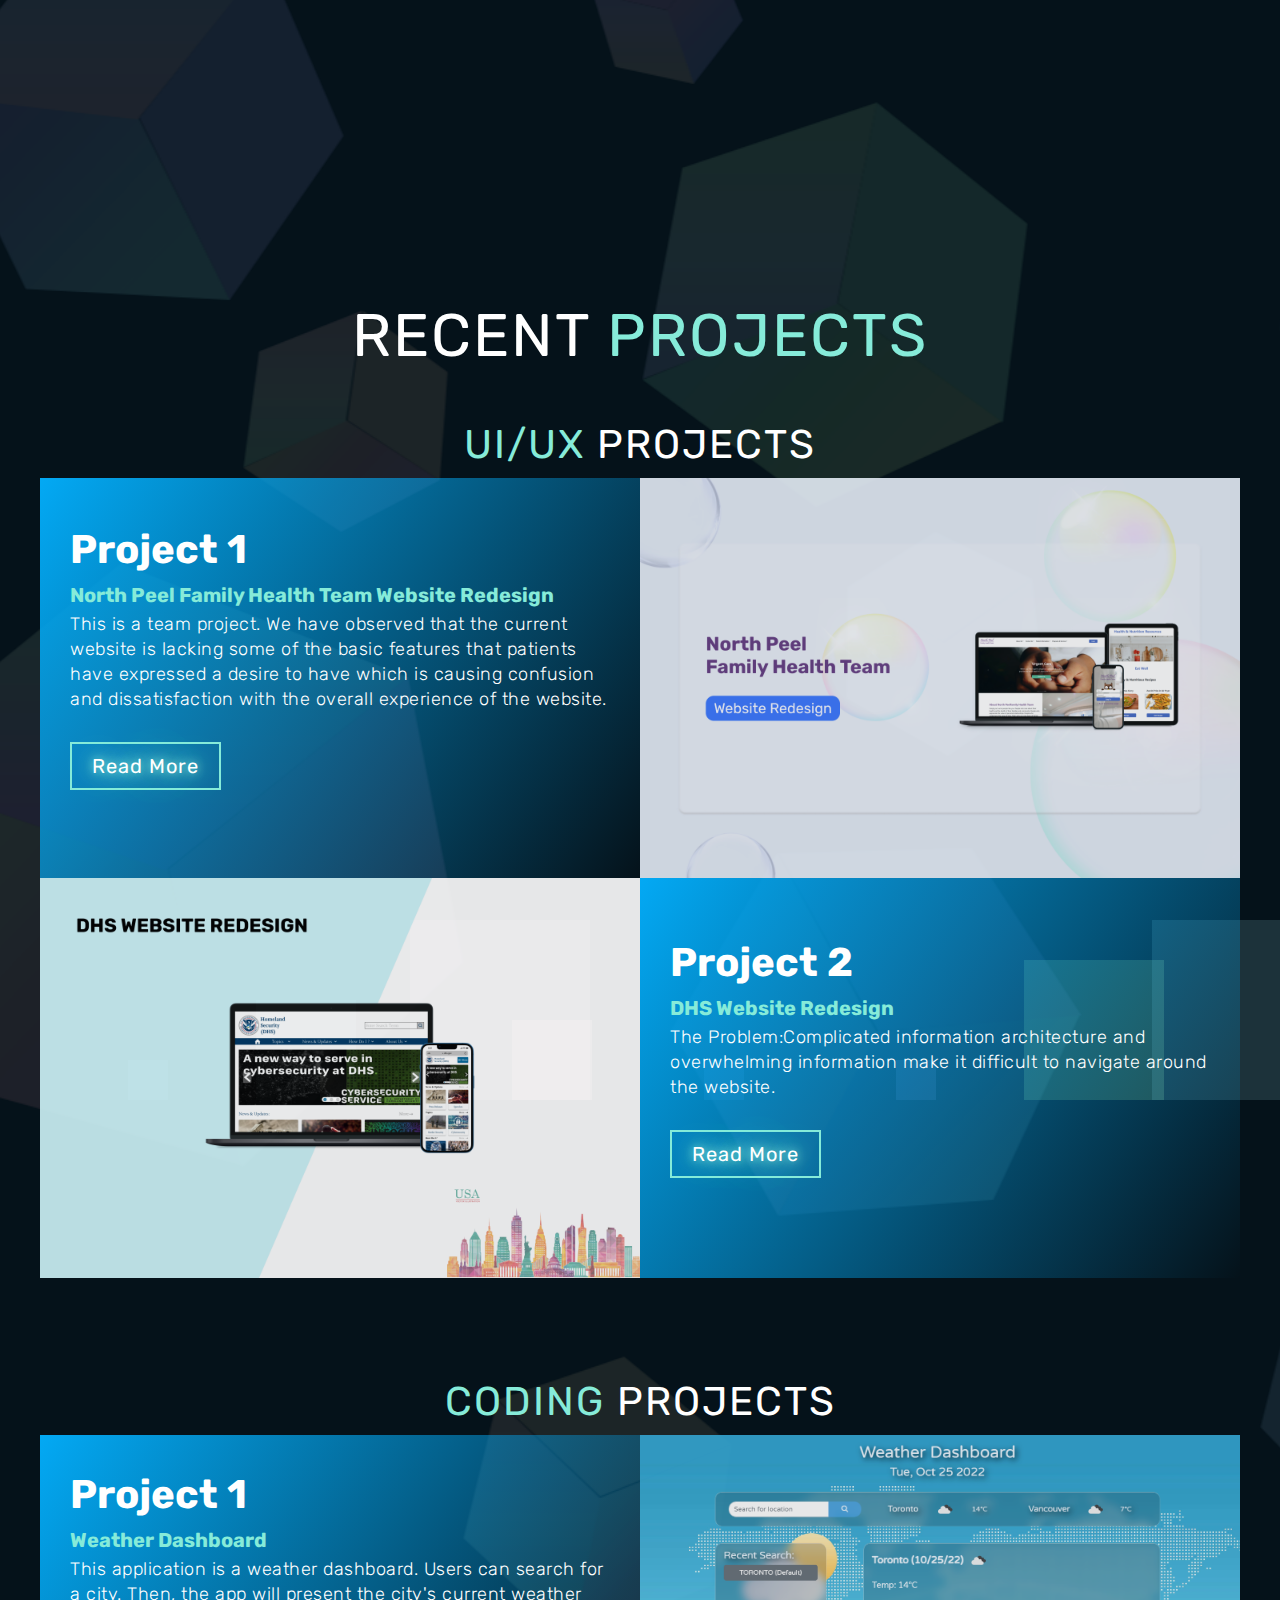
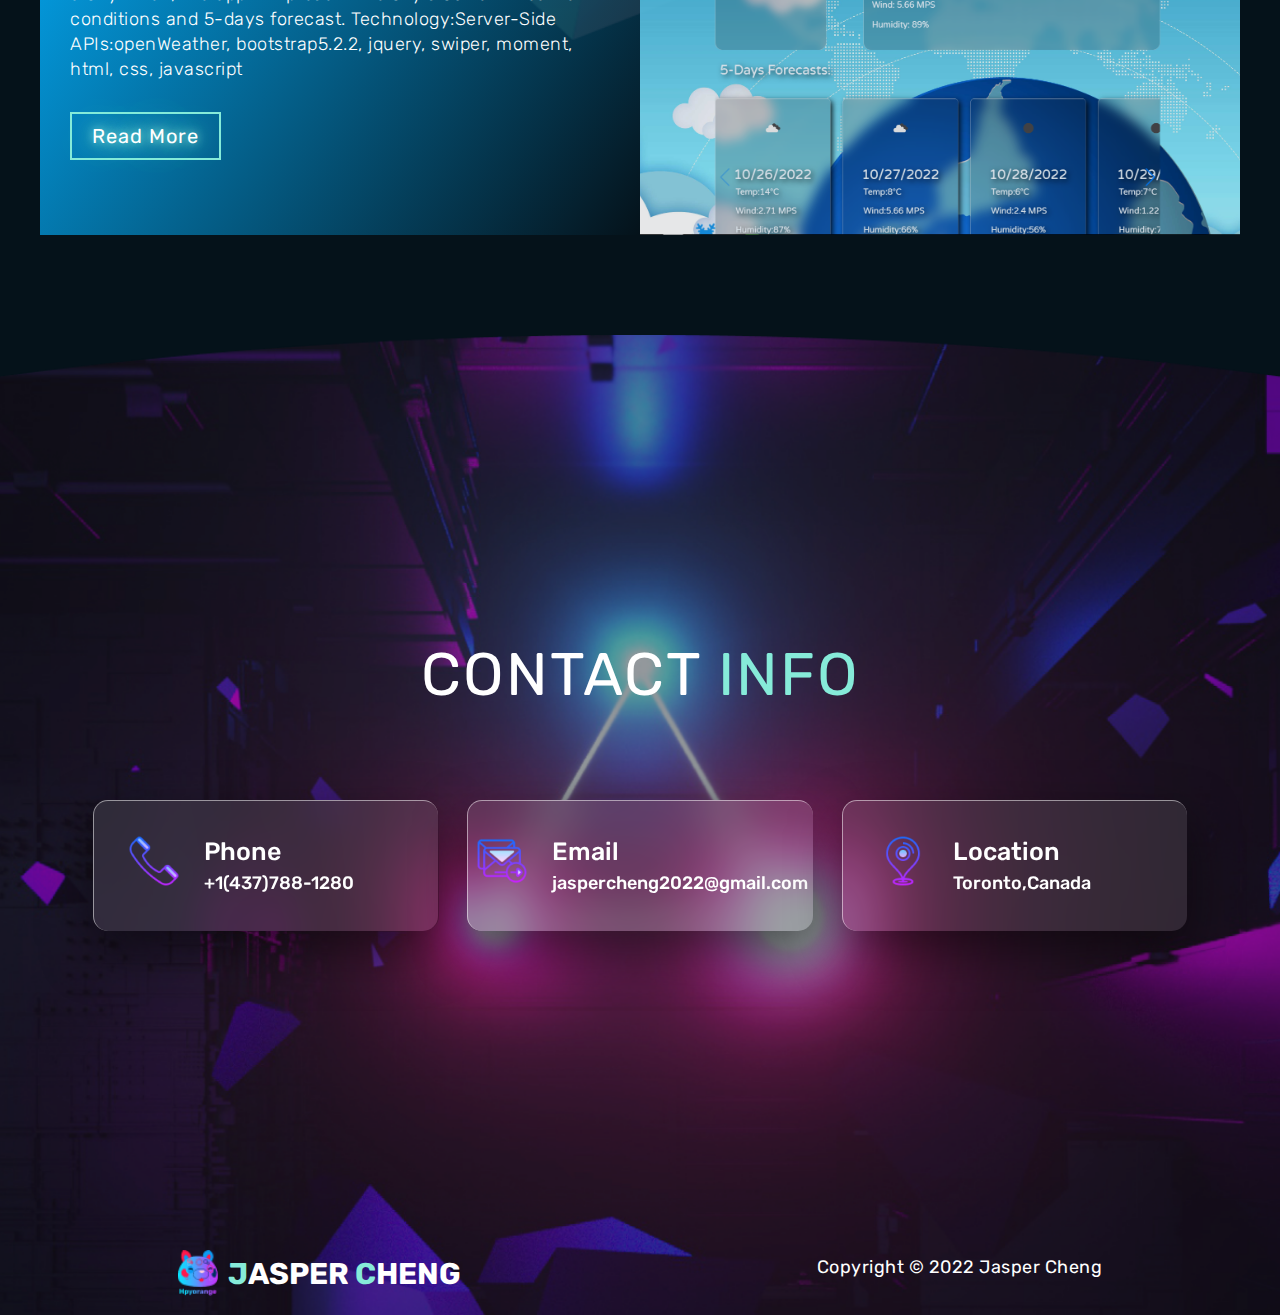
==== commit 3d671e82: "add coding project section" ====
--- a/index.html
+++ b/index.html
@@ -122,9 +122,10 @@
 
     <!-- Projects Section -->
     <section id="projects">
-      <div class="projects container">`
+      <div class="projects container">
         <div class="projects-header">
           <h1 class="section-title">Recent <span>Projects</span></h1>
+          <h2 class="section-title"><span>Ui/Ux</span> Projects</h2>
         </div>
         <div class="all-projects">
           <div class="project-item">
@@ -166,6 +167,32 @@
 
         </div>
       </div>
+
+      <div class="projects container" id="coding">
+        <div class="projects-header">
+          <h2 class="section-title "><span>Coding</span> Projects</h2>
+        </div>
+        <div class="all-projects">
+          <div class="project-item">
+            <div class="project-info">
+              <h1>Project 1</h1>
+              <h2>Weather Dashboard</h2>
+              <p>
+                This application is a weather dashboard. Users can search for a city. Then, the app will present the city's current weather conditions and 5-days forecast.
+                Technology:Server-Side APIs:openWeather, bootstrap5.2.2, jquery, swiper, moment, html, css, javascript
+              </p>
+              <a href="https://github.com/Hpyorange/weatherDashboard" class="cta lightInfin">Read More</a>
+            </div>
+
+            <div class="project-img">
+              <a href="https://hpyorange.github.io/weatherDashboard/">
+                <img src="img/home/weather-dashboard-picture.png" alt="weather-dashboard-picture">
+              </a>
+            </div>
+          </div>
+
+        </div>
+      </div>
     </section>
     <!-- End Projects Section -->
 
--- a/css/home.css
+++ b/css/home.css
@@ -59,6 +59,7 @@
 	font-weight: 400;
 	letter-spacing: 0.05rem;
 }
+
 .section-title {
 	font-size: 4rem;
 	font-weight: 400;
@@ -919,6 +920,12 @@
 		height: 100%;
 	}
 
+	#coding.container{
+		min-height: auto;
+		justify-content: start;
+		padding: 0 0 100px 0 ;
+	}
+
 	/* End Project */
 
 	/* About */
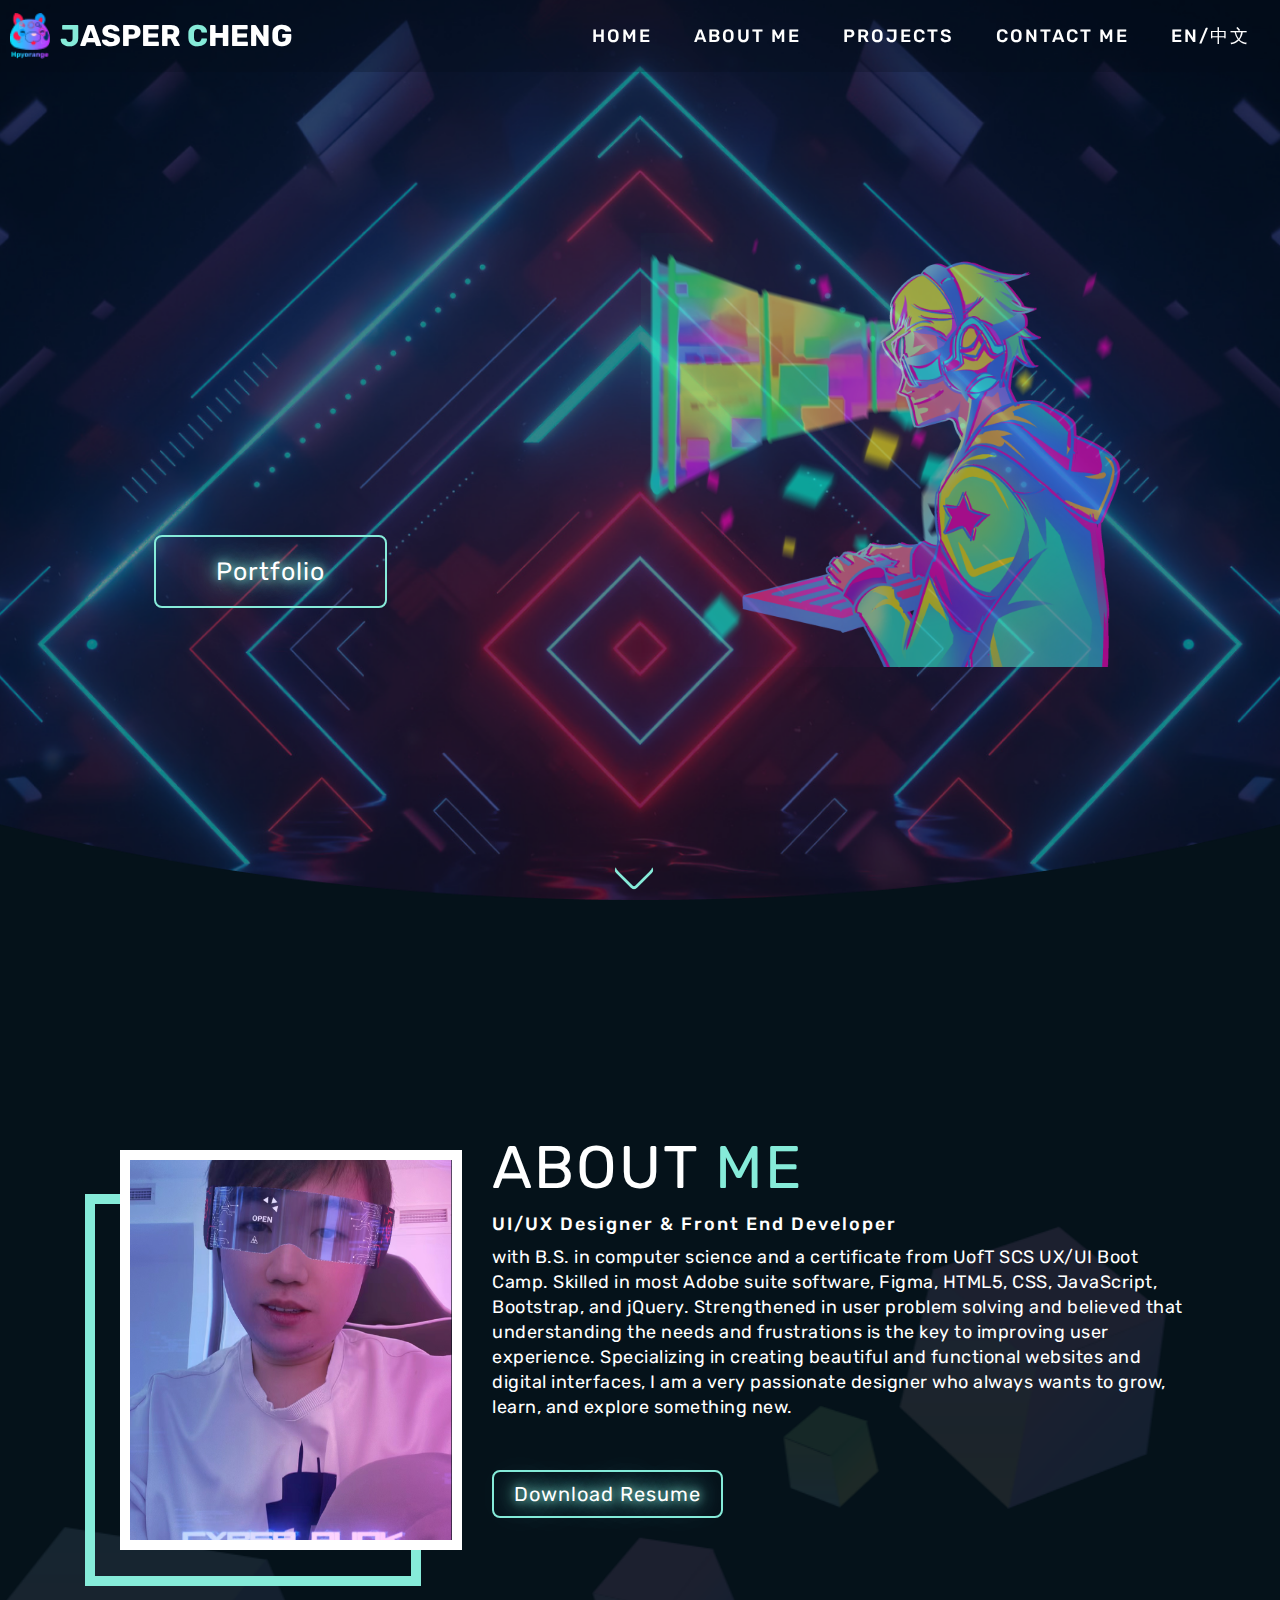
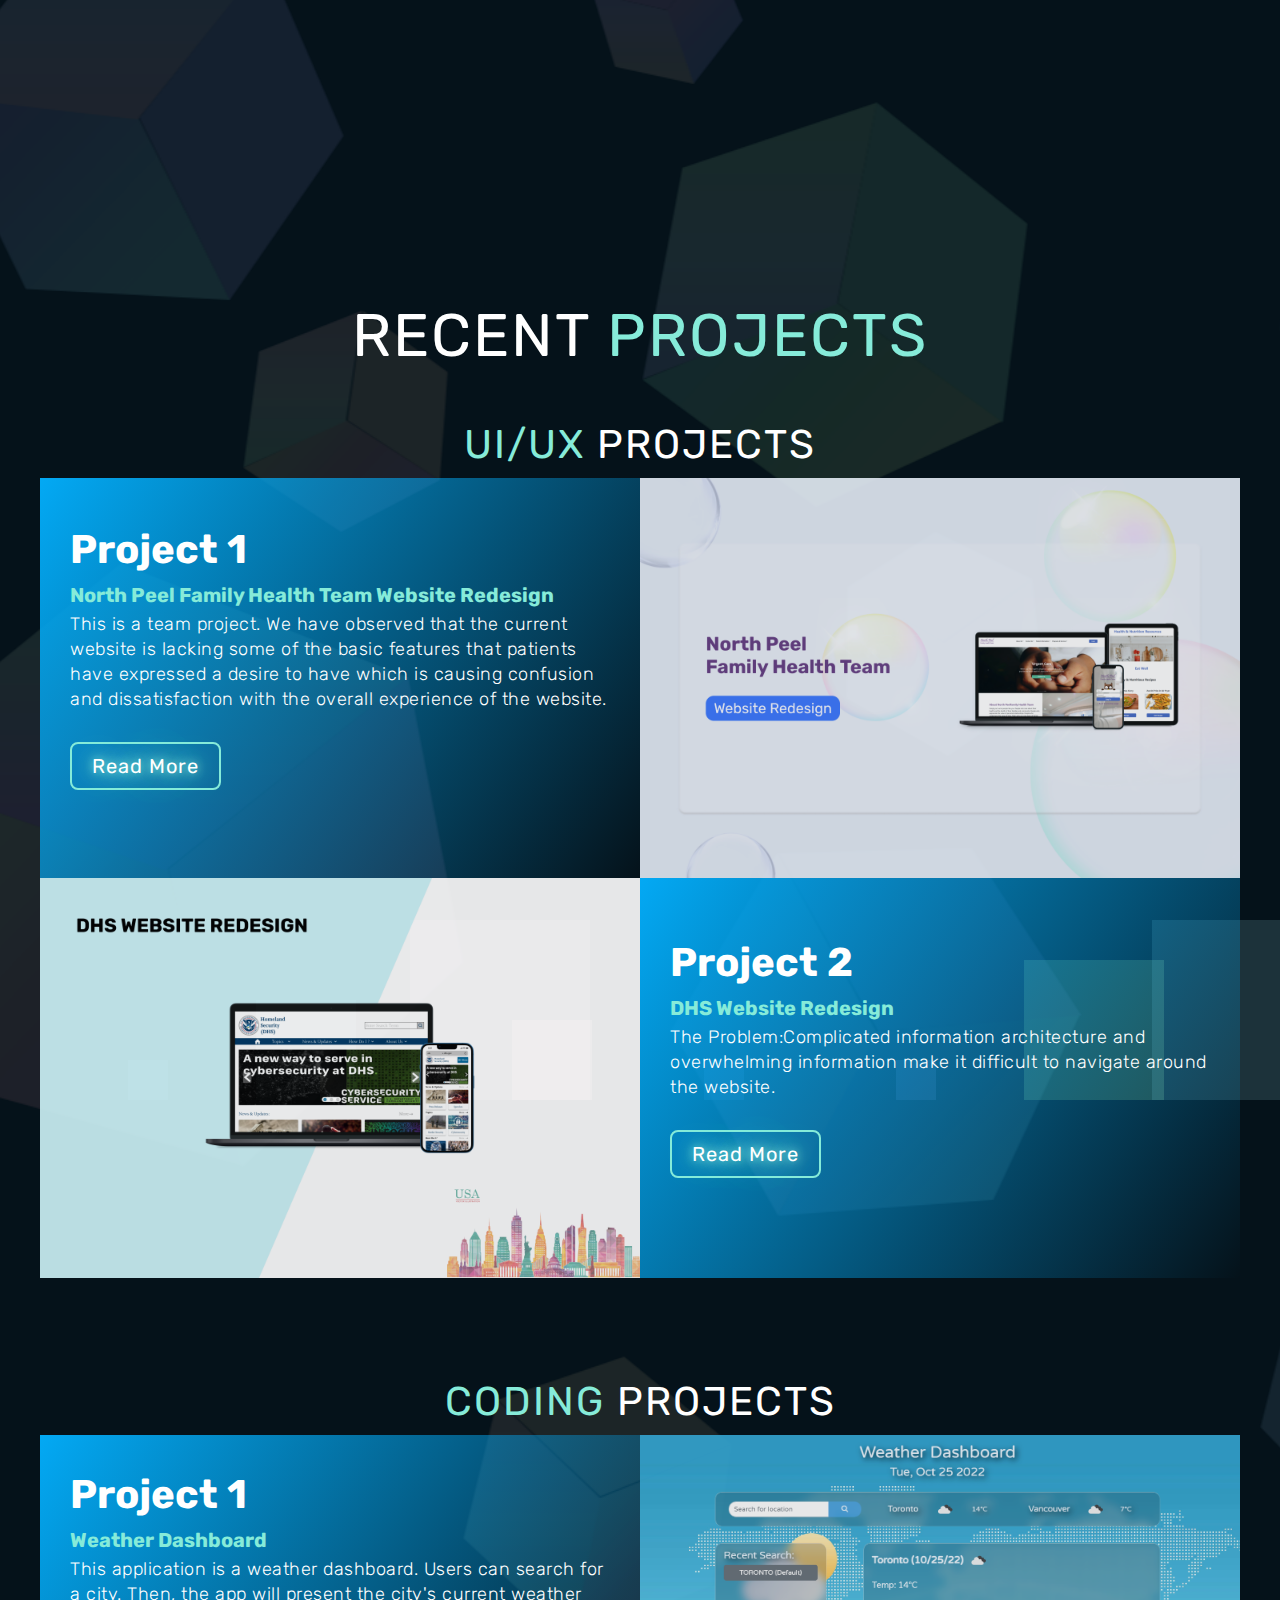
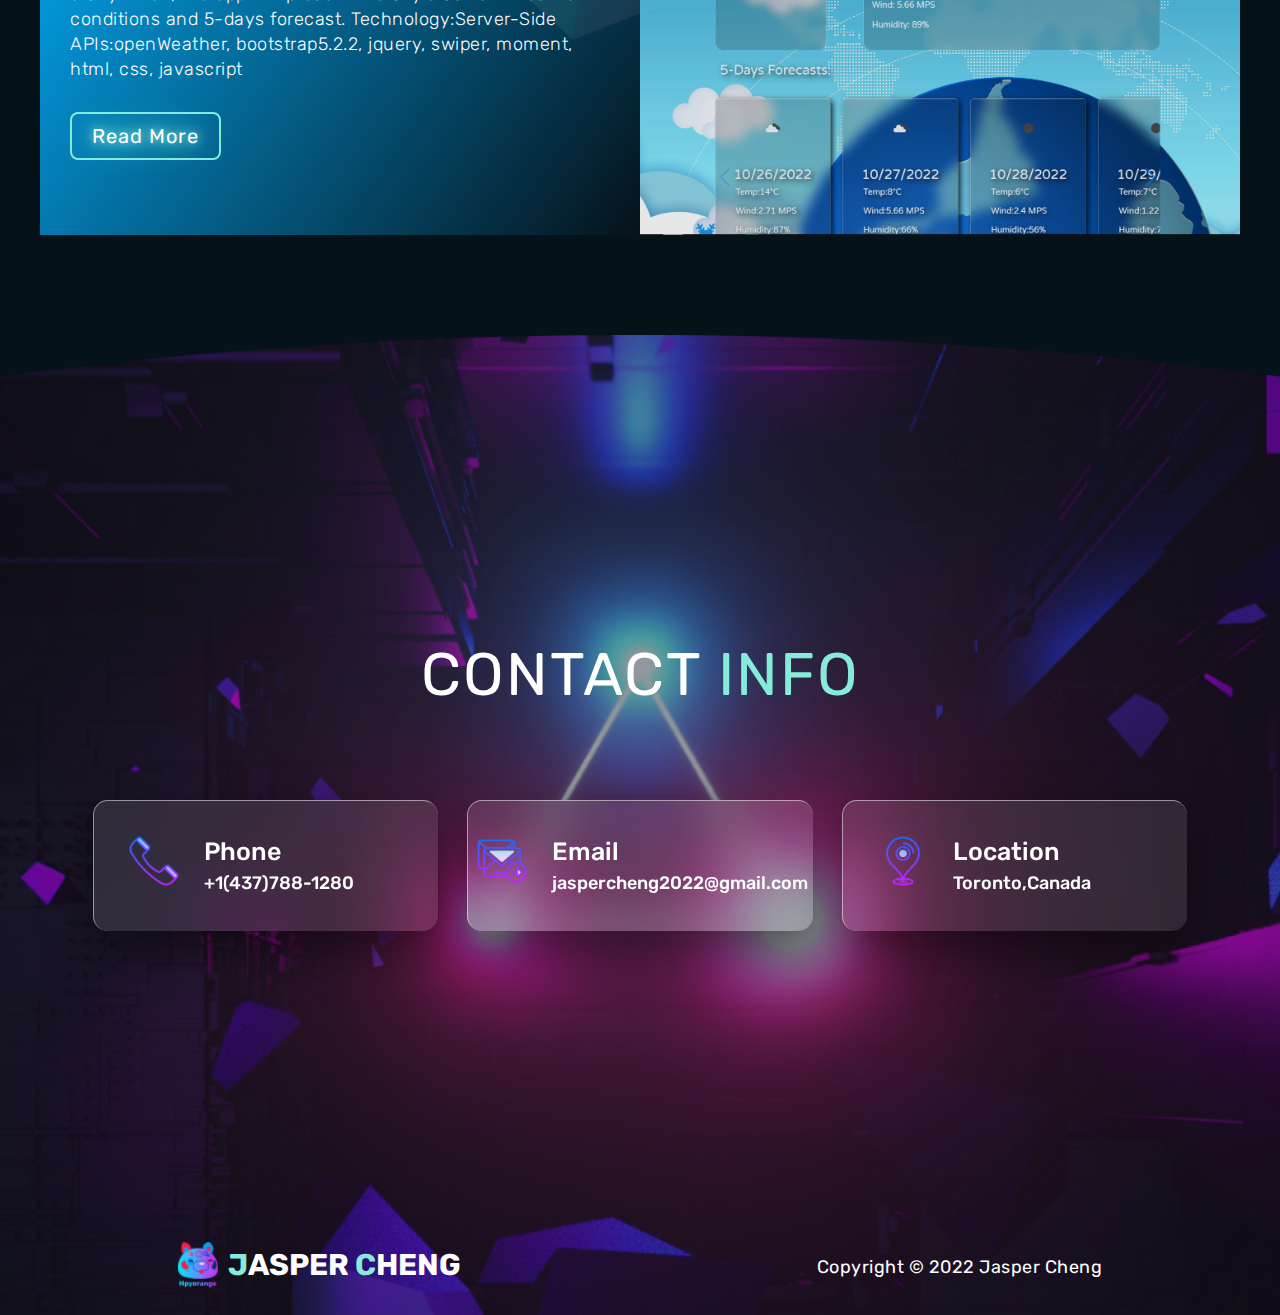
==== commit 93c909be: "add switch language function (unfinished))" ====
--- a/index.html
+++ b/index.html
@@ -13,23 +13,32 @@
   <section id="header">
     <div class="header container">
       <div class="nav-bar">
-        <div class="brand">
-          <a href="#hero">
-            <h1><img src="img/home/Logo-small.png" alt="logo" &nbsp><span> J</span>asper <span>C</span>heng</h1>
+
+        <div>
+          <a href="#hero" class="brand">
+            <img src="img/home/Logo-small.png" alt="logo">
+            <h1> <span> J</span>asper <span>C</span>heng</h1>
           </a>
         </div>
+
         <div class="nav-list">
+
           <div class="hamburger">
             <div class="bar"></div>
           </div>
+
           <ul>
             <li><a href="#hero" data-after="Home">Home</a></li>
             <li><a href="#about" data-after="About">About Me</a></li>
             <li><a href="#projects" data-after="Projects">Projects</a></li>
             <li><a href="#contact" data-after="Contact">Contact Me</a></li>
+            <li><a href="javascript:;" type="button" data-after="language" id="switch">EN/中文</a></li>
           </ul>
-        </div>
-      </div>
+
+        </div>
+
+      </div>
+
     </div>
   </section>
   <!-- End Header -->
@@ -124,8 +133,8 @@
     <section id="projects">
       <div class="projects container">
         <div class="projects-header">
-          <h1 class="section-title">Recent <span>Projects</span></h1>
-          <h2 class="section-title"><span>Ui/Ux</span> Projects</h2>
+          <h1 class="section-title" id="projectHeader">Recent <span>Projects</span></h1>
+          <h2 class="section-title" id="subHeader1"><span>Ui/Ux</span> Projects</h2>
         </div>
         <div class="all-projects">
           <div class="project-item">
@@ -170,7 +179,7 @@
 
       <div class="projects container" id="coding">
         <div class="projects-header">
-          <h2 class="section-title "><span>Coding</span> Projects</h2>
+          <h2 class="section-title" id="subHeader2"><span>Coding</span> Projects</h2>
         </div>
         <div class="all-projects">
           <div class="project-item">
@@ -216,26 +225,26 @@
     <section id="contact">
       <div class="contact container">
         <div>
-          <h1 class="section-title">Contact <span>info</span></h1>
+          <h1 class="section-title" id="contactHeader">Contact <span>info</span></h1>
         </div>
         <div class="contact-items">
           <div class="contact-item">
             <div class="icon"><img src="img/home/PhoneIcon.png" /></div>
-            <div class="contact-info">
+            <div class="contact-info" id="phone">
               <h1>Phone</h1>
               <h2>+1(437)788-1280</h2>
             </div>
           </div>
-          <div class="contact-item">
+          <div class="contact-item" >
             <div class="icon"><img src="img/home/EmailIcon.png" /></div>
-            <div class="contact-info">
+            <div class="contact-info"id="email">
               <h1>Email</h1>
               <h2>jaspercheng2022@gmail.com</h2>
             </div>
           </div>
-          <div class="contact-item">
+          <div class="contact-item" >
             <div class="icon"><img src="img/home/LocationIcon.png" /></div>
-            <div class="contact-info">
+            <div class="contact-info" id="location">
               <h1>Location</h1>
               <h2>Toronto,Canada</h2>
             </div>
@@ -249,8 +258,11 @@
     <section id="footer">
       <div class="footer container">
 
-        <div class="brand">
-          <h1><img src="img/home/Logo-small.png" alt="logo"><span>J</span>asper <span>C</span>heng</h1>
+        <div>
+          <a href="#hero" class="brand">
+            <img src="img/home/Logo-small.png" alt="logo">
+            <h1> <span> J</span>asper <span>C</span>heng</h1>
+          </a>
         </div>
 
         <p>Copyright &copy; 2022 Jasper Cheng</p>
--- a/css/home.css
+++ b/css/home.css
@@ -79,6 +79,7 @@
 	color: white;
 	background-color: transparent;
 	border: 2px solid #86EBD9;
+	border-radius: 8px;
 	font-size: 2rem;
 	letter-spacing: 0.1rem;
 	margin-top: 30px;
@@ -91,9 +92,12 @@
 	background-color: #86EBD9;
 }
 
-.brand h1 img{
-	position: relative;
-	top: 12px;
+.brand{
+	display: flex;
+	align-items: center;
+}
+
+.brand img{
 	width: 40px;
 	margin-right: 10px;
 }
@@ -127,6 +131,7 @@
 #header .nav-bar {
 	display: flex;
 	justify-content: space-between;
+	align-items: center;
 	width: 100%;
 	height: 100%;
 	max-width: 1300px;
@@ -246,6 +251,8 @@
 #header .hamburger.active .bar::after {
 	top: 0;
 }
+
+
 /* End Header section */
 
 /* Hero Section */
@@ -858,6 +865,8 @@
 		font-size: 2.5rem;
 		padding: 20px 60px;
 	}
+
+
 	h1.section-title {
 		font-size: 4.2rem;
 	}
@@ -1007,6 +1016,7 @@
 /* Media Query For Desktop */
 @media only screen and (min-width: 1200px) {
 	/* header */
+
 	#header .hamburger {
 		display: none;
 	}
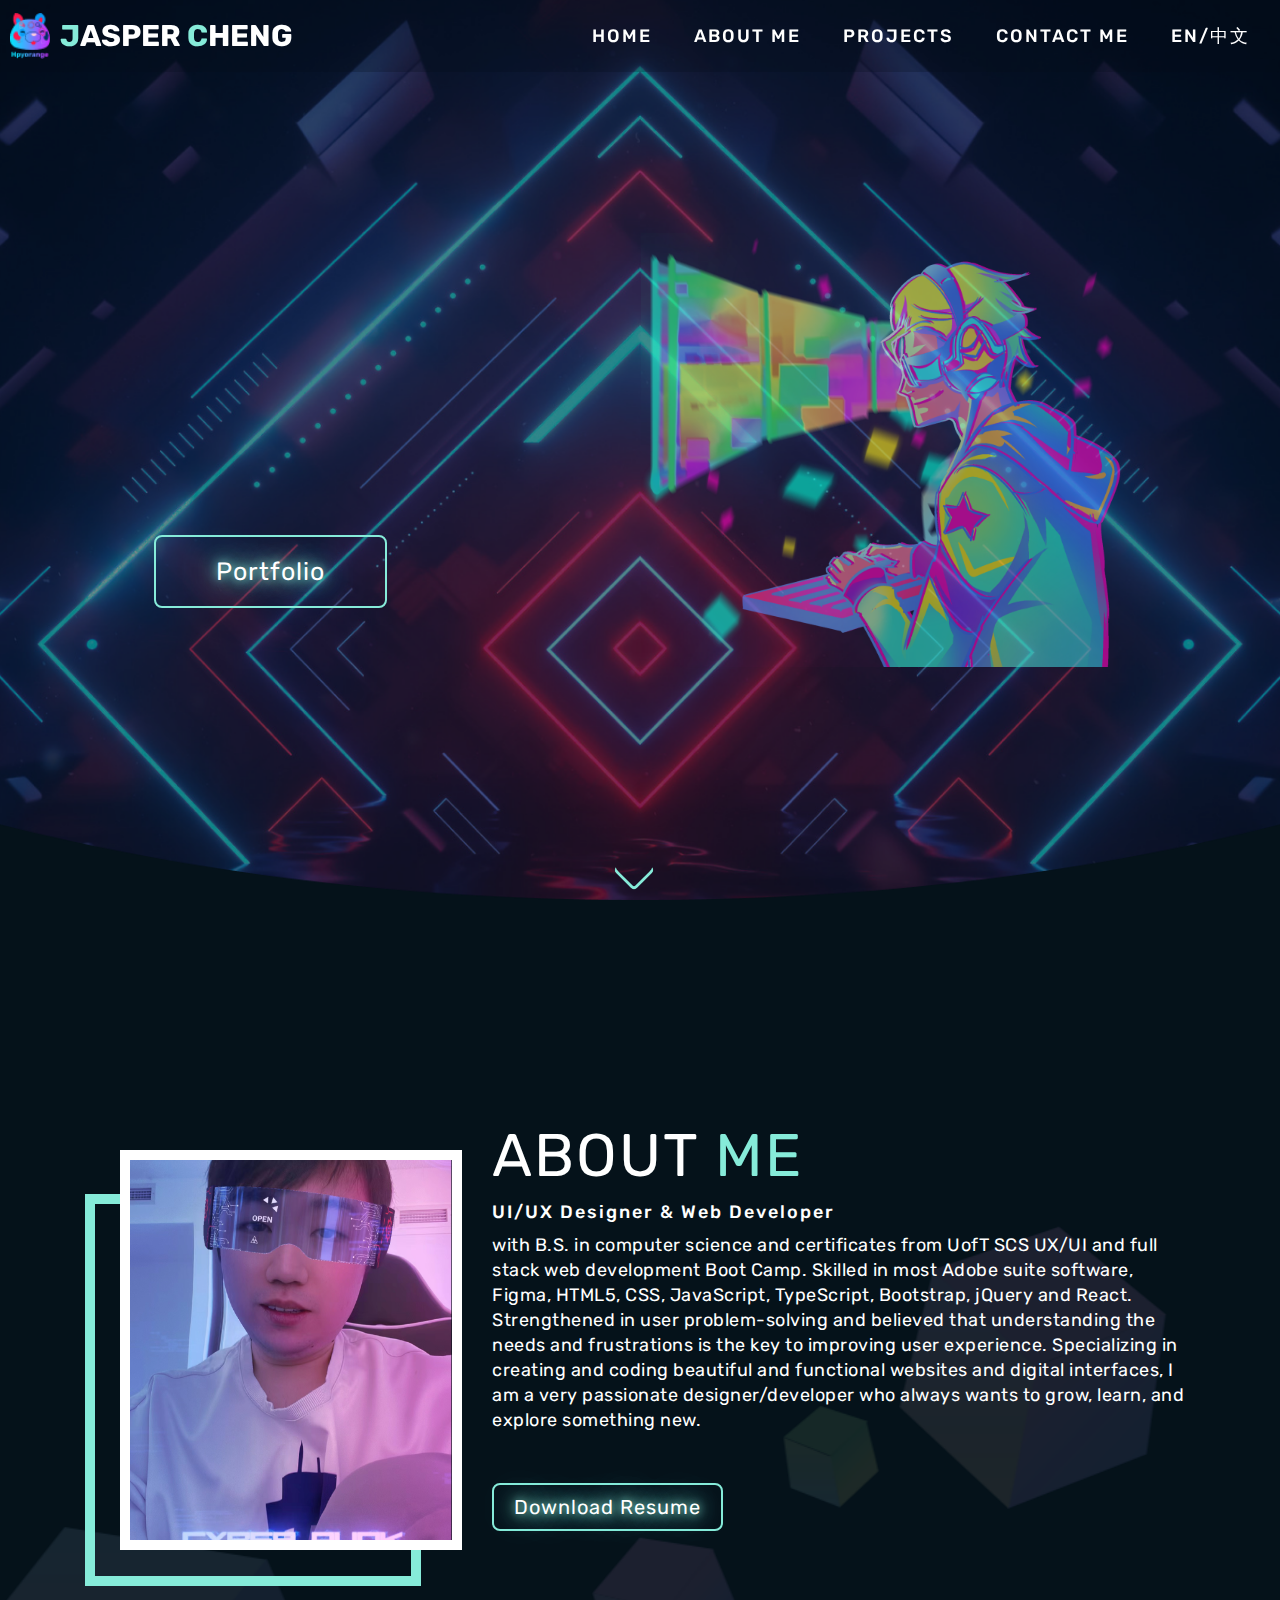
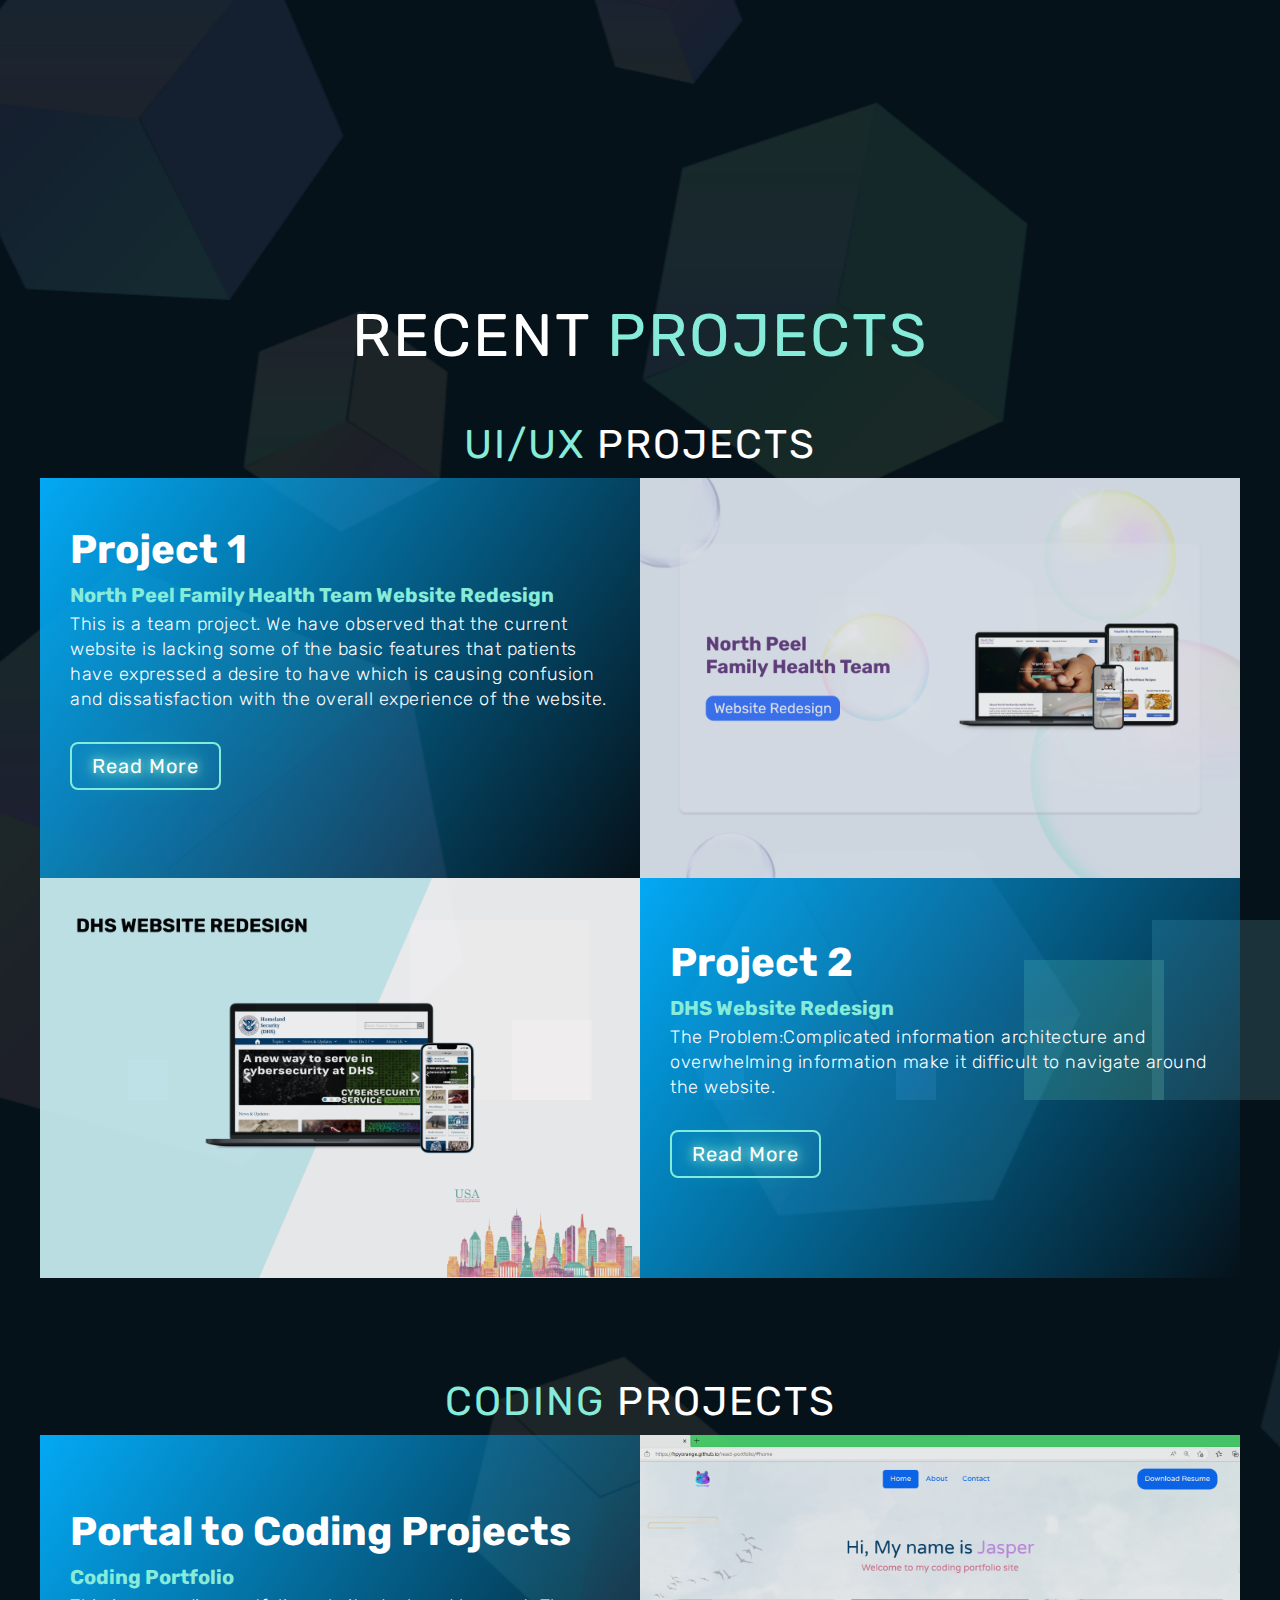
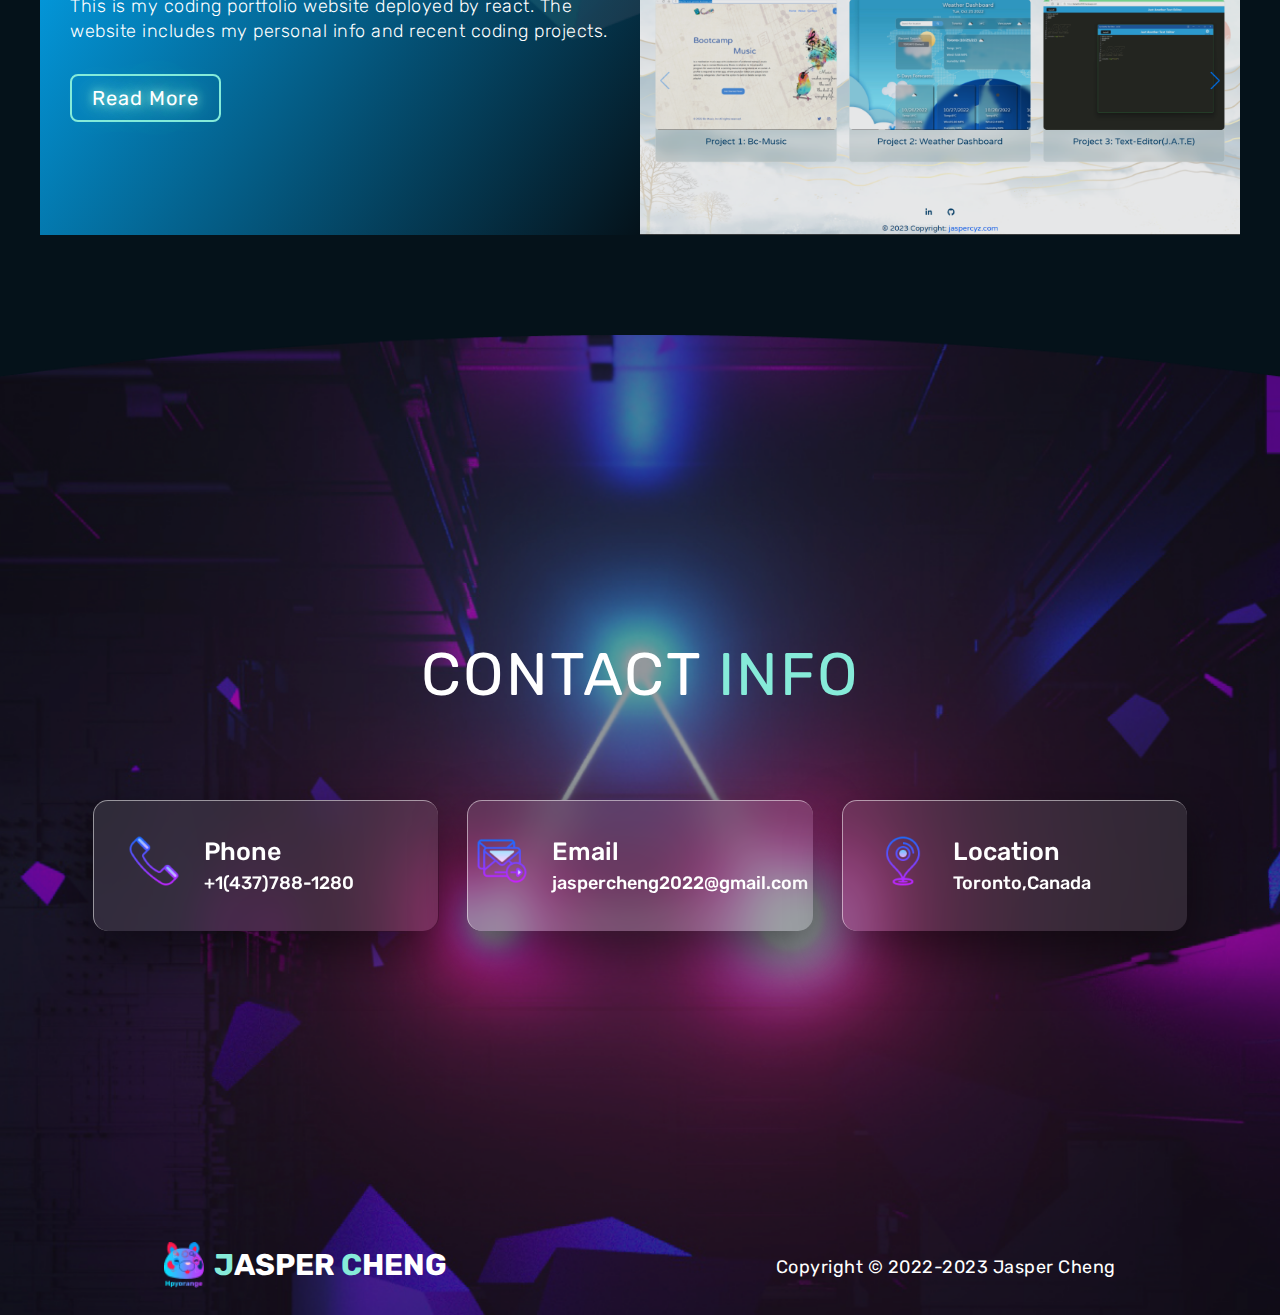
==== commit 6f3070d9: "update coding project and about info" ====
--- a/index.html
+++ b/index.html
@@ -116,12 +116,8 @@
 
         <div class="col-right">
           <h1 class="section-title">About <span>me</span></h1>
-          <h2>UI/UX Designer & Front End Developer</h2>
-          <p>with B.S. in computer science and a certificate from UofT SCS UX/UI Boot Camp. Skilled in most Adobe suite
-            software, Figma, HTML5, CSS, JavaScript, Bootstrap, and jQuery. Strengthened in user problem solving and
-            believed that understanding the needs and frustrations is the key to improving user experience. Specializing
-            in creating beautiful and functional websites and digital interfaces, I am a very passionate designer who
-            always wants to grow, learn, and explore something new.</p>
+          <h2>UI/UX Designer & Web Developer</h2>
+          <p>with B.S. in computer science and certificates from UofT SCS UX/UI and full stack web development Boot Camp. Skilled in most Adobe suite software, Figma, HTML5, CSS, JavaScript, TypeScript, Bootstrap, jQuery and React. Strengthened in user problem-solving and believed that understanding the needs and frustrations is the key to improving user experience. Specializing in creating and coding beautiful and functional websites and digital interfaces, I am a very passionate designer/developer who always wants to grow, learn, and explore something new.</p>
           <a href="Resume.pdf" download="Resume.pdf" class="cta lightInfin">Download Resume</a>
         </div>
 
@@ -144,7 +140,7 @@
               <p>This is a team project. We have observed that the current website is lacking some of the basic features
                 that patients have expressed a desire to have which is causing confusion and dissatisfaction with the
                 overall experience of the website.</p>
-              <a href="Project1.html" class="cta lightInfin">Read More</a>
+              <a href="Project1.html" class="cta lightInfin" id="projectBtn1">Read More</a>
             </div>
 
             <div class="project-img">
@@ -161,7 +157,7 @@
               <p>The Problem:Complicated information architecture and overwhelming information make it difficult to
                 navigate around the website.</p>
               <a href="https://docs.google.com/presentation/d/1D9D4bdyCVwRj06eZk8tzjyieI__iAlhT/edit#slide=id.p1"
-                target="_blank" class="cta lightInfin">Read More</a>
+                target="_blank" class="cta lightInfin" id="projectBtn2">Read More</a>
             </div>
 
 
@@ -184,18 +180,17 @@
         <div class="all-projects">
           <div class="project-item">
             <div class="project-info">
-              <h1>Project 1</h1>
-              <h2>Weather Dashboard</h2>
+              <h1>Portal to Coding Projects</h1>
+              <h2>Coding Portfolio</h2>
               <p>
-                This application is a weather dashboard. Users can search for a city. Then, the app will present the city's current weather conditions and 5-days forecast.
-                Technology:Server-Side APIs:openWeather, bootstrap5.2.2, jquery, swiper, moment, html, css, javascript
+                  This is my coding portfolio website deployed by react. The website includes my personal info and recent coding projects.
               </p>
-              <a href="https://github.com/Hpyorange/weatherDashboard" class="cta lightInfin">Read More</a>
+              <a href="https://github.com/Hpyorange/react-portfolio" class="cta lightInfin"id="projectBtn3">Read More</a>
             </div>
 
             <div class="project-img">
-              <a href="https://hpyorange.github.io/weatherDashboard/">
-                <img src="img/home/weather-dashboard-picture.png" alt="weather-dashboard-picture">
+              <a href="https://hpyorange.github.io/react-portfolio/">
+                <img src="img/home/coding-portfolio.png" alt="coding-portfolio">
               </a>
             </div>
           </div>
@@ -229,21 +224,21 @@
         </div>
         <div class="contact-items">
           <div class="contact-item">
-            <div class="icon"><img src="img/home/PhoneIcon.png" /></div>
+            <div class="icon"><img src="img/home/PhoneIcon.png" alt="Phone"></div>
             <div class="contact-info" id="phone">
               <h1>Phone</h1>
               <h2>+1(437)788-1280</h2>
             </div>
           </div>
           <div class="contact-item" >
-            <div class="icon"><img src="img/home/EmailIcon.png" /></div>
+            <div class="icon"><img src="img/home/EmailIcon.png" alt="Email"></div>
             <div class="contact-info"id="email">
               <h1>Email</h1>
               <h2>jaspercheng2022@gmail.com</h2>
             </div>
           </div>
           <div class="contact-item" >
-            <div class="icon"><img src="img/home/LocationIcon.png" /></div>
+            <div class="icon"><img src="img/home/LocationIcon.png" alt="location"></div>
             <div class="contact-info" id="location">
               <h1>Location</h1>
               <h2>Toronto,Canada</h2>
@@ -265,7 +260,7 @@
           </a>
         </div>
 
-        <p>Copyright &copy; 2022 Jasper Cheng</p>
+        <p>Copyright &copy; 2022-2023 Jasper Cheng</p>
 
       </div>
     </section>
